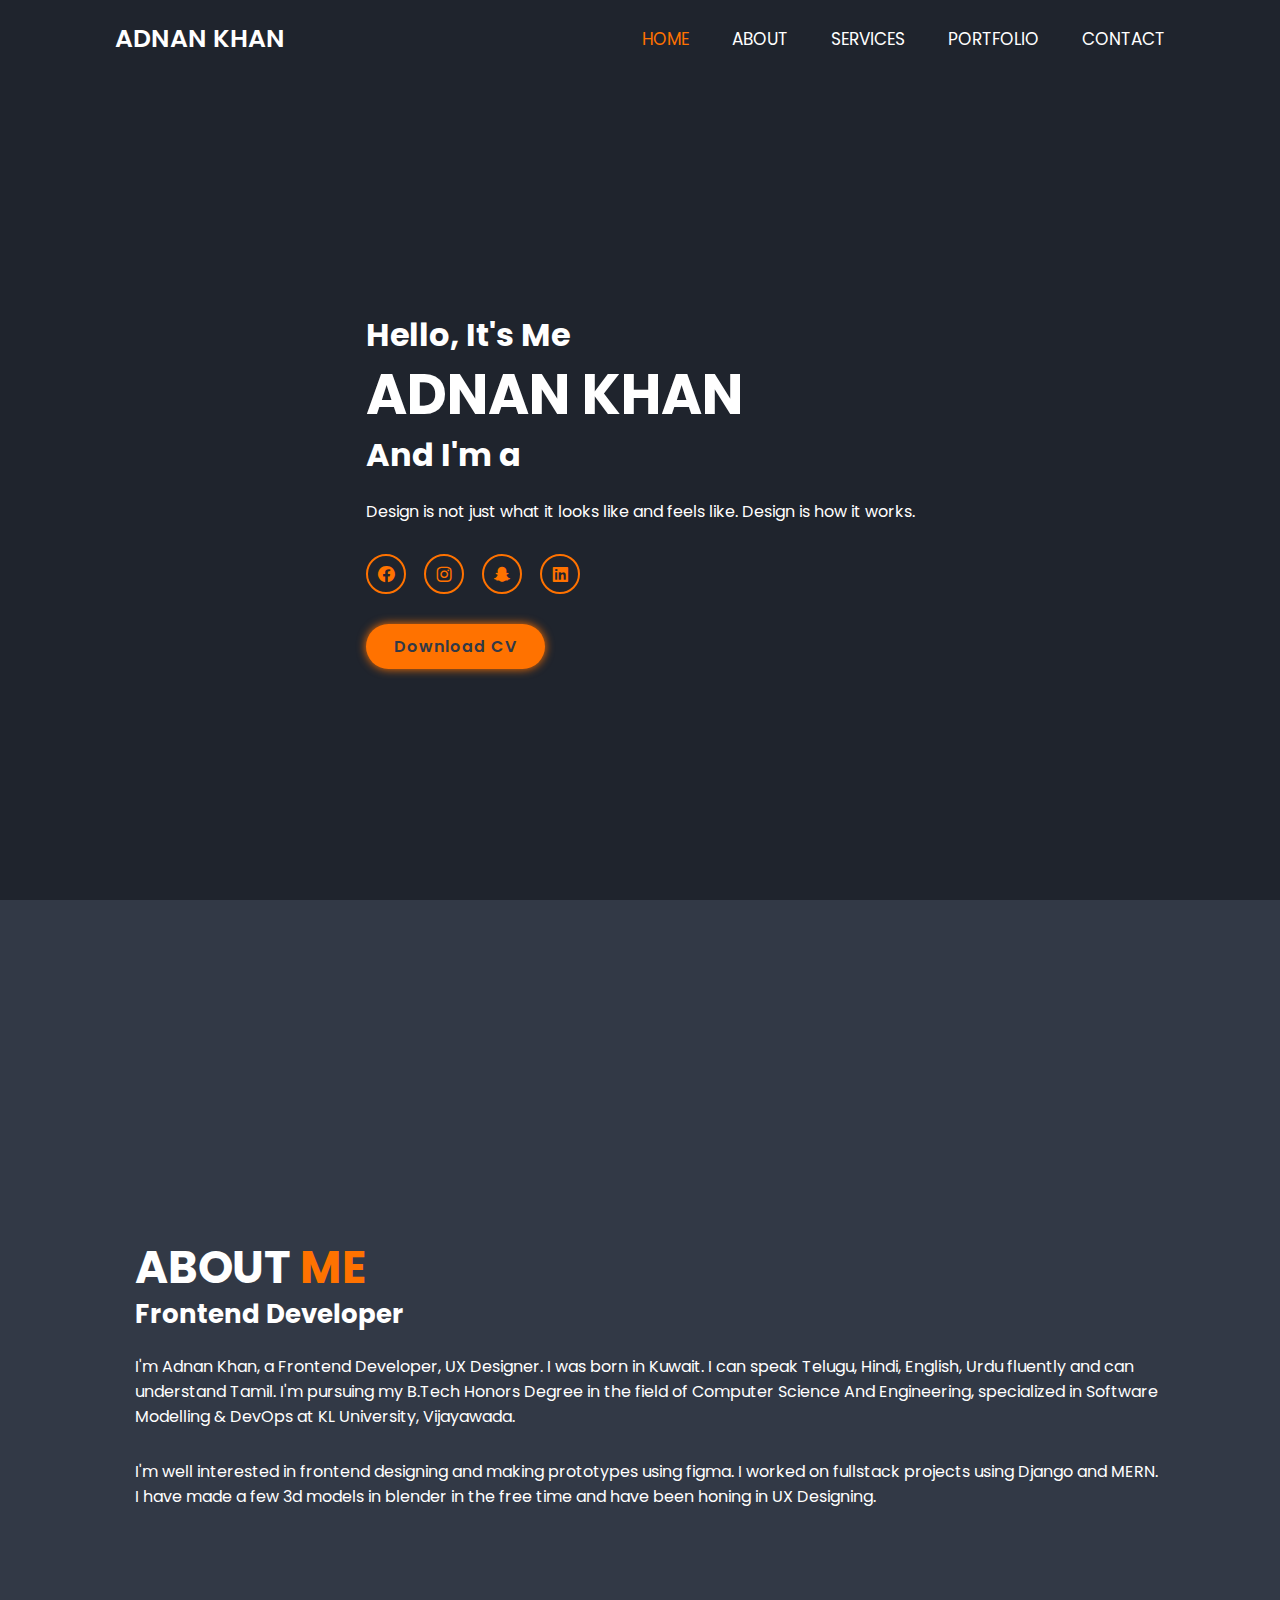
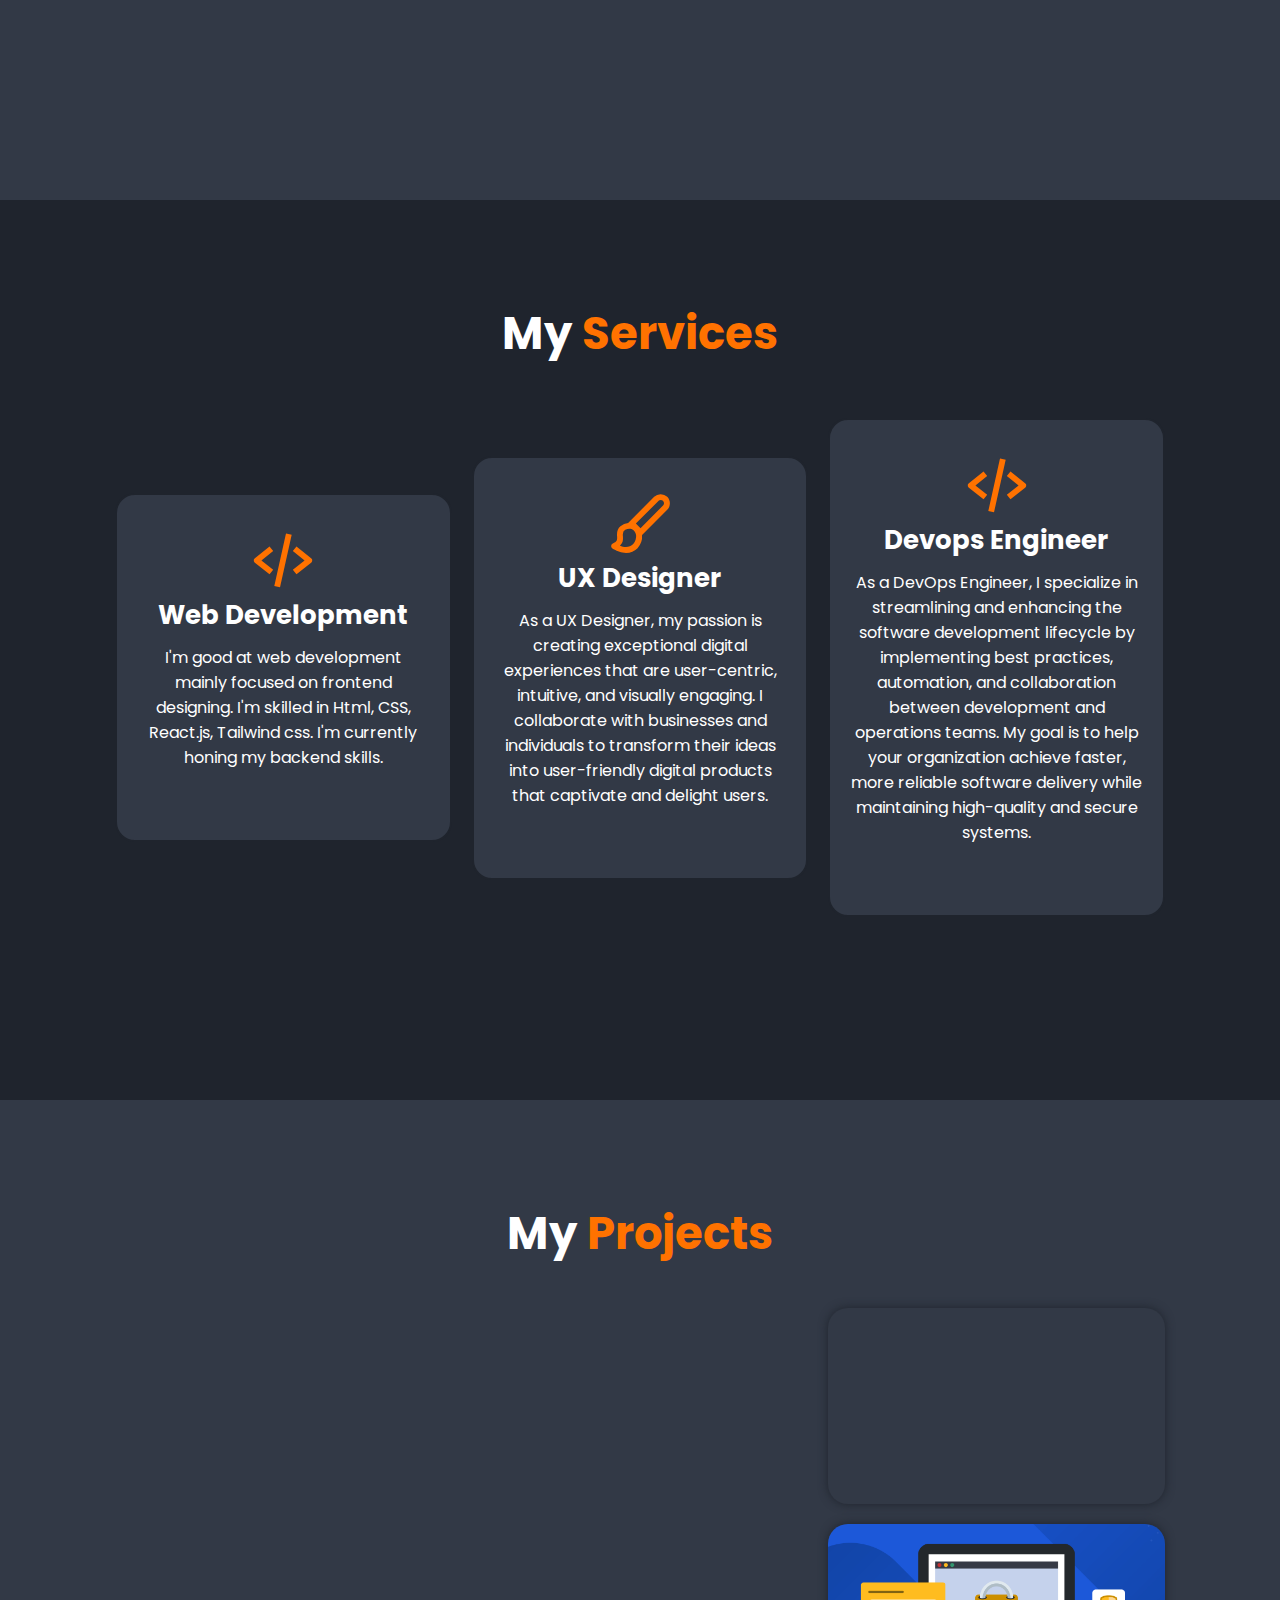
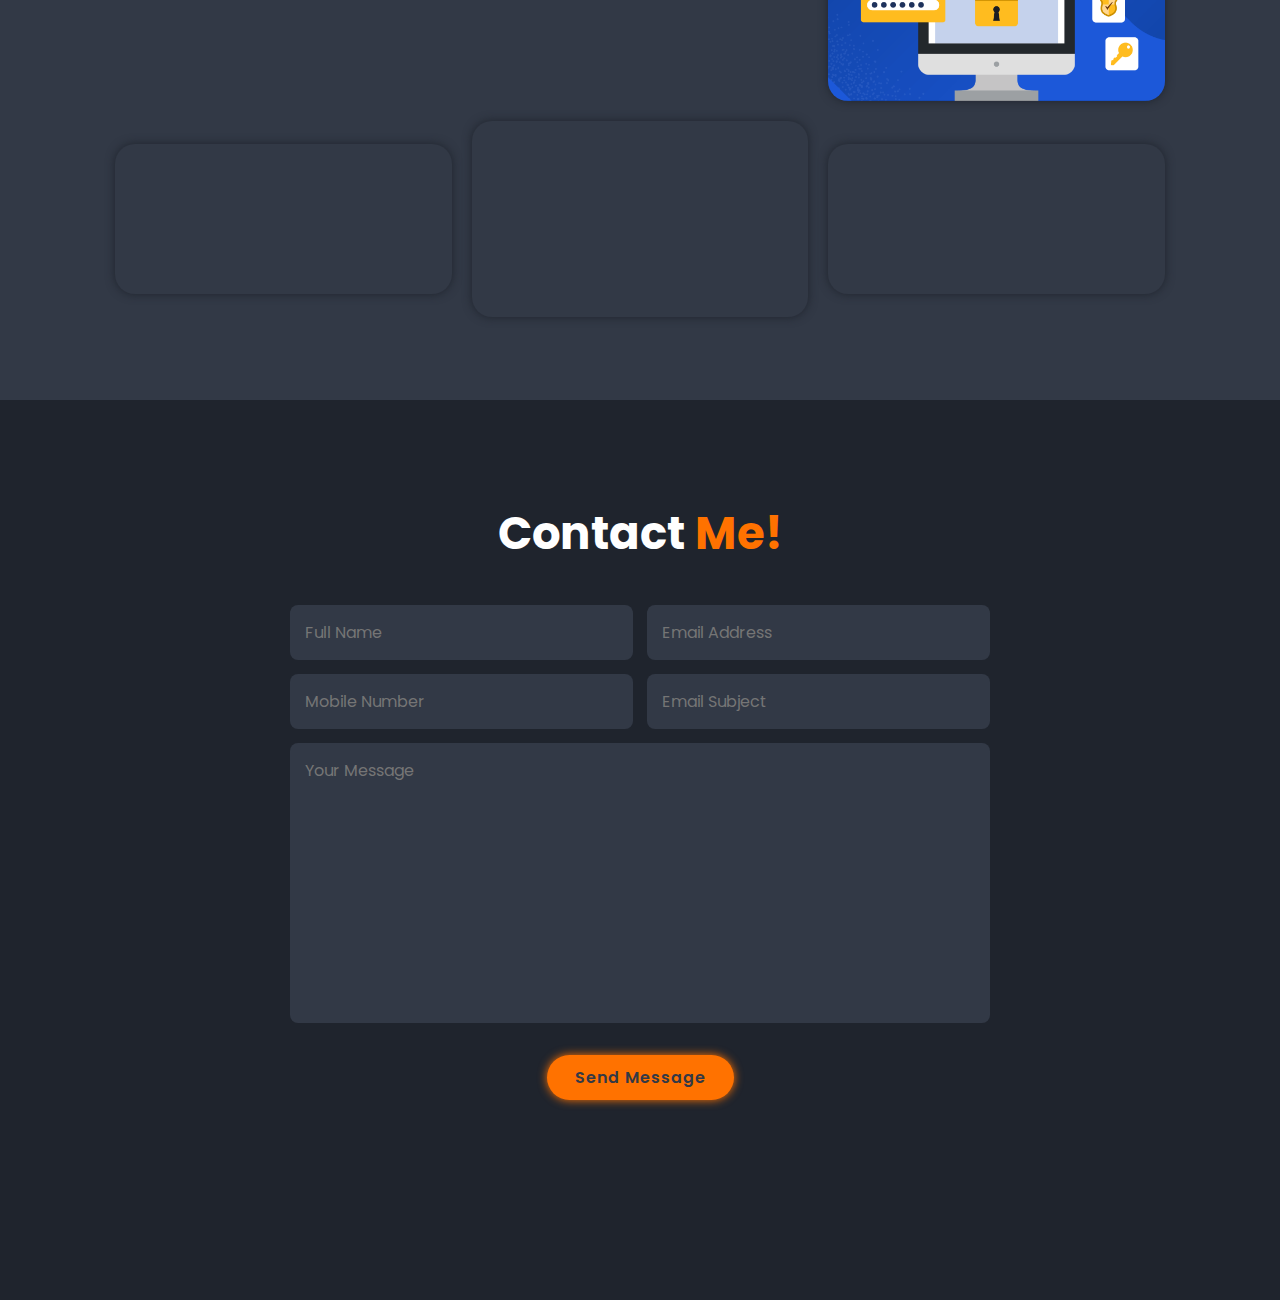
==== index.html @ 9cb118f6 "added a video" ====
<!DOCTYPE html>
<html lang="en">
<head>
    <meta charset="UTF-8">
    <meta name="viewport" content="width=device-width, initial-scale=1.0">
    <title>PORTFOLIO</title>
    <link rel="stylesheet" href="https://fonts.googleapis.com/css?family=Poppins&display=swap">
    <link rel="stylesheet" href="https://cdnjs.cloudflare.com/ajax/libs/font-awesome/6.4.2/css/all.min.css" integrity="sha512-z3gLpd7yknf1YoNbCzqRKc4qyor8gaKU1qmn+CShxbuBusANI9QpRohGBreCFkKxLhei6S9CQXFEbbKuqLg0DA==" crossorigin="anonymous" referrerpolicy="no-referrer" />
    <link rel="stylesheet" href="./css/style.css">
    <link href='https://unpkg.com/boxicons@2.1.4/css/boxicons.min.css' rel='stylesheet'>
</head>
<body>
    <!-- header design -->
    <header class="header">
        <a href="#" class="logo">ADNAN KHAN</a>
        <i id="menu-icon" class='bx bx-menu' id="menu-icon"></i>
        <nav class="navbar">
            <a href="#home" class="active">HOME</a>
            <a href="#about">ABOUT</a>
            <a href="#services">SERVICES</a>
            <a href="#portfolio">PORTFOLIO</a>
            <a href="#contact">CONTACT</a>
        </nav>
    </header>

    <!-- home section design -->
    <section class="home" id="home">
        <div class="home-content">
            <h3>Hello, It's Me</h3>
            <h1>ADNAN KHAN</h1>
            <h3>And I'm a <span class="multiple-text"></span></h3>
            <p>Design is not just what it looks like and feels like. Design is how it works. </p>
            <div class="social-media">
                <a href="https://www.facebook.com/profile.php?id=100080657139855&mibextid=2JQ9oc"><i class='bx bxl-facebook-circle' ></i></a>
                <a href="https://www.instagram.com/_.adnan.x.khan._/"><i class='bx bxl-instagram' ></i></a>
                <a href="https://t.snapchat.com/ZfgDSjfC"><i class='bx bxl-snapchat' ></i></a>
                <a href="https://www.linkedin.com/in/adnan-khan-547713246/"><i class='bx bxl-linkedin-square' ></i></a>
            </div>
            <a href="./CV.pdf" download="CV.pdf" class="btn">Download CV</a>
        </div>

        <div class="home-img">
            <img src="./images/image4.png" alt="">
        </div>
    </section>

        <!-- about section design -->
    <section class="about" id="about">
        <div class="about-img">
            <img src="./images/image2.jpg" alt="">
        </div>
        <div class="about-content">
            <h2 class="heading">ABOUT <span>ME</span></h2>
            <h3>Frontend Developer</h3>
            <p>I'm Adnan Khan, a Frontend Developer, UX Designer. I was born in Kuwait. I can speak Telugu, Hindi, English, Urdu fluently and can understand Tamil. I'm pursuing my B.Tech Honors Degree in the field of Computer Science And Engineering, specialized in Software Modelling & DevOps at KL University, Vijayawada.</p>
            <p>I'm well interested in frontend designing and making prototypes using figma. I worked on fullstack projects using Django and MERN. I have made a few 3d models in blender in the free time and have been honing in UX Designing.</p>
        </div>
    </section>


    <!-- services section design -->
    <section class="services" id="services">
        <h2 class="heading">My <span>Services</span></h2>
        <div class="services-container">
            <div class="services-box">
                <i class='bx bx-code-alt' ></i>
                <h3>Web Development</h3>
                <p>I'm good at web development mainly focused on frontend designing. I'm skilled in Html, CSS, React.js, Tailwind css. I'm currently honing my backend skills. </p>
            </div>

            <div class="services-box">
                <i class='bx bx-paint' ></i>
                <h3>UX Designer</h3>
                <p>As a UX Designer, my passion is creating exceptional digital experiences that are user-centric, intuitive, and visually engaging. I collaborate with businesses and individuals to transform their ideas into user-friendly digital products that captivate and delight users.</p>
            </div>

            <div class="services-box">
                <i class='bx bx-code-alt' ></i>
                <h3>Devops Engineer</h3>
                <p>As a DevOps Engineer, I specialize in streamlining and enhancing the software development lifecycle by implementing best practices, automation, and collaboration between development and operations teams. My goal is to help your organization achieve faster, more reliable software delivery while maintaining high-quality and secure systems.</p>
            </div>


        </div>
    </section>

    <!-- portfolio section design -->
    <section class="portfolio" id="portfolio">
        <h2 class="heading">My <span>Projects</span></h2>
        <div class="portfolio-container">
            <div class="portfolio-box">
                <img src="./images/project1.png" alt="">
                <div class="portfolio-layer">
                    <h4>Blogging Website</h4>
                    <p>Experience seamless blogging with our Spring-powered website, where creativity and content come together effortlessly.</p>
                    <a href="https://github.com/AdnanKhan29/BLOGLY.git"><i class='bx bx-link-external'></i></a>
                </div>
            </div>

            <div class="portfolio-box">
                <img src="./images/project2.png" alt="">
                <div class="portfolio-layer">
                    <h4>Blender Model</h4>
                    <p>Blender model of Donut</p>
                    <a href="https://github.com/AdnanKhan29/Blender-Donut.git"><i class='bx bx-link-external'></i></a>
                </div>
            </div>

            <div class="portfolio-box">
                <video muted autoplay>
                    <source src="./images/game.mp4" type="video/mp4">
                    Your browser does not support the video tag.
                </video>
                <div class="portfolio-layer">
                    <h4>Django Project </h4>
                    <p>Experience the old classic games in your PC</p>
                    <a href="https://github.com/AdnanKhan29/Gameio.git"><i class='bx bx-link-external'></i></a>
                </div>
            </div>

            <div class="portfolio-box">
                <img src="./images/project3.png" alt="">
                <div class="portfolio-layer">
                    <h4>Blender Model </h4>
                    <p>Blender animation of car doing burnout</p>
                    <a href="https://github.com/AdnanKhan29/Car-Burnout.git"><i class='bx bx-link-external'></i></a>
                </div>
            </div>

            <div class="portfolio-box">
                <img src="./images/project5.jpeg" alt="">
                <div class="portfolio-layer">
                    <h4>React Project </h4>
                    <p>A wikipedia website for One Piece fans</p>
                    <a href="https://github.com/AdnanKhan29/OnePiece-Wikipedia.git"><i class='bx bx-link-external'></i></a>
                </div>
            </div>

            <div class="portfolio-box">
                <img src="./images/project6.png" alt="">
                <div class="portfolio-layer">
                    <h4>Django Project </h4>
                    <p>A Django project for login authentication and authorisation</p>
                    <a href="https://github.com/AdnanKhan29/login-authentication_using_django.git"><i class='bx bx-link-external'></i></a>
                </div>
            </div>

            <div class="portfolio-box">
                <video muted autoplay>
                    <source src="./images/pokedex.mp4" type="video/mp4">
                    Your browser does not support the video tag.
                </video>
                <div class="portfolio-layer">
                    <h4>MERN Project </h4>
                    <p>A pokedex website to get pokemon info </p>
                    <a href="https://github.com/AdnanKhan29/Pokemon_App.git"><i class='bx bx-link-external'></i></a>
                </div>
            </div>

            <div class="portfolio-box">
                <video muted autoplay>
                    <source src="./images/todolist.mp4" type="video/mp4">
                    Your browser does not support the video tag.
                </video>
                <div class="portfolio-layer">
                    <h4>Django Project </h4>
                    <p>A simple todo list website to manage tasks </p>
                    <a href="https://github.com/AdnanKhan29/Django_TodoList.git"><i class='bx bx-link-external'></i></a>
                </div>
            </div>

            <div class="portfolio-box">
                <video muted autoplay>
                    <source src="./images/netflix-clone.mp4" type="video/mp4">
                    Your browser does not support the video tag.
                </video>
                <div class="portfolio-layer">
                    <h4>Netflix Clone</h4>
                    <p>A Netflix Clone using Html Css</p>
                    <a href="https://github.com/AdnanKhan29/Netflix-clone.git"><i class='bx bx-link-external'></i></a>
                </div>
            </div>
            

        </div>
    </section>

    <!-- contact section design -->
    <section class="contact" id="contact">
        <h2 class="heading">Contact <span>Me!</span></h2>

        <form onsubmit="sendEmail(); reset(); return false;" method="POST" />
            <div class="input-box">
                <input type="text" name="name" placeholder="Full Name">
                <input type="email" name="email" placeholder="Email Address">
            </div>

            <div class="input-box">
                <input type="number" name="number" placeholder="Mobile Number">
                <input type="text" name="subject" placeholder="Email Subject">
            </div>
            <textarea id="" cols="30" rows="10" name="message" placeholder="Your Message"></textarea>
            <input type="submit" value="Send Message" class="btn" id="">
        </form>
    </section>

        <script src="https://smtpjs.com/v3/smtp.js"></script>
        <!-- scroll reveal design -->
        <script src="https://unpkg.com/scrollreveal"></script>
        <!-- typed js  design -->
        <script src="https://unpkg.com/typed.js@2.0.16/dist/typed.umd.js"></script>
    <script src="js/script.js"></script>
</body>
</html>
---- css/style.css ----
@import url('https://fonts.googleapis.com/css2?family=Poppins:wght@300;400;500;600;700;800;900&display=swap');

*{
    margin: 0;
    padding: 0;
    box-sizing: border-box;
    border: none;
    outline: none;
    scroll-behavior: smooth;
    font-family: 'Poppins', sans-serif;
}

:root{
    --bg-color: #1f242d;
    --second-bg-color: #323946;
    --text-color: #fff;
    --main-color: #f13806;
    --main-color1: #ff7200;
    --main-color2: #41FEFF;
}

html{
    font-size: 62.5%;
    overflow-x:hidden ;
}

body{
    background: var(--bg-color);
    color:var(--text-color);
}

section{
    min-height: 100vh;
    padding: 10rem 9% 2rem ;
}

.header{
    position: fixed;
    top: 0;
    left: 0;
    width: 100%;
    padding: 2rem 9%;
    background: var(--bg-color);
    justify-content: space-between;
    align-items: center;
    z-index: 100;
    display: flex;

}

.header.sticky{
    border-bottom: .1rem solid rgba(0,0,0,.2) ;
}

.logo{
    font-size: 2.5rem;
    color: var(--text-color);
    text-decoration: none;
    font-weight: 600;
    cursor: default;
}

.navbar a{
    font-size: 1.7rem;
    color: var(--text-color);
    margin-left: 4rem;
    text-decoration: none;
    transition: .3s;
}

.navbar a:hover{
    color: var(--main-color1);
}

.navbar a:hover,
.navbar a.active{
    color: var(--main-color1);
}

#menu-icon{
    font-size: 3.6rem;
    color: var(--text-color);
    display: none;
}

.home{
    display: flex;
    justify-content: center;
    align-items: center;
}

.home-img img{
    width: 30vw ;
    animation: floatImage 4s ease-in-out infinite;
}
@keyframes floatImage {
    0%{
        transform: translateY(0);
    }
    50%{
        transform: translateY(-2.4rem);
    }
    100%{
        transform: translateY(0);
    }
}

.home-content h3{
    font-size: 3.2rem;
    font-weight: 700;
}

.home-content h3:nth-of-type(2){
    margin-bottom: 2rem;
}
span{
    color: var(--main-color1);

}

.home-content h1{
    font-size: 5.6rem;
    font-weight: 700;
    line-height: 1.3;
}

.home-content p{
    font-size: 1.6rem;
}

.social-media a{
    display: inline-flex;
    justify-content: center;
    align-items: center;
    width: 4rem;
    height: 4rem;
    background: transparent;
    border: .2rem solid var(--main-color1) ;
    border-radius: 50%;
    font-size: 2rem;
    color: var(--main-color1);
    margin: 3rem 1.5rem 3rem 0;
    text-decoration: none;
    transition: .5s ease;
}

.social-media a:hover{
    background: var(--main-color1);
    color: var(--second-bg-color);
    box-shadow: 0 0 1rem var(--main-color1);
}

.btn{
    display: inline-block;
    padding: 1rem 2.8rem;
    background: var(--main-color1);
    border-radius: 4rem;
    box-shadow:0 0 1rem var(--main-color1)  ;
    text-decoration: none;
    font-size: 1.6rem;
    color: var(--second-bg-color);
    letter-spacing: .1rem;
    font-weight: 600;
    transition: .5s ease;
}

.btn:hover{
    box-shadow: none;
}



.about{
    display: flex;
    justify-content: center;
    align-items: center;
    gap: 2rem;
    background: var(--second-bg-color);
}

.about-img img{
    width: 35vw;
}

.heading{
    text-align: center;
    font-size: 4.5rem;
}

.about-content h2{
    text-align: left;
    line-height: 1.2;
}

.about-content h3{
    font-size: 2.6rem;
}

.about-content p{
    font-size: 1.6rem;
    margin: 2rem 0 3rem;
}


.services h2{
    margin-bottom: 5rem;
}

.services-container{
    display: flex;
    justify-content: center;
    align-items: center;
    flex-wrap: wrap;
    gap: 2rem;
}

.services-container .services-box{
    flex: 1 1 30rem;
    background: var(--second-bg-color);
    padding: 3rem 2rem 4rem;
    border-radius: 2rem;
    text-align: center;
    border: .2rem solid var(--bg-color);
    transition: .5s ease;
}

.services-container .services-box:hover{
    border-color: var(--main-color1) ;
    transform: scale(1.02);
}
.services-box i{
    font-size: 7rem;
    color: var(--main-color1);
}

.services-box h3{
    font-size: 2.6rem;
}

.services-box p{
    font-size: 1.6rem;
    margin: 1rem 0 3rem;
}

.portfolio{
    background: var(--second-bg-color);
}

.portfolio h2{
    margin-bottom: 4rem;
}

.portfolio-container{
    display: grid;
    grid-template-columns: repeat(3, 1fr);
    align-items: center;
    gap: 2rem;
}

.portfolio-container .portfolio-box{
    position: relative;
    border-radius: 2rem;
    box-shadow: 0 0 1rem var(--bg-color);
    overflow: hidden;
    display: flex;
}

.portfolio-box img{
    width: 100%;
    transition: .5s ease;
}

.portfolio-box:hover img{
    transform: scale(1.1);
}

.portfolio-box video {
    width: 100%;
    transition: .5s ease;
}

.portfolio-box:hover video {
    transform: scale(1.1);
}


.portfolio-box .portfolio-layer{
    position: absolute;
    bottom: 0;
    left: 0;
    width: 100%;
    height: 100%;
    background: linear-gradient(rgba(0,0,0,.1), var(--main-color1));
    display: flex;
    justify-content: center;
    align-items: center;
    flex-direction: column;
    text-align: center;
    padding:0 4rem ;
    transform: translateY(100%);
    transition: .5s ease;
}

.portfolio-box:hover .portfolio-layer{
    transform: translateY(0);
    
}

.portfolio-layer h4{
    font-size: 3rem;
}

.portfolio-layer p{
    font-size: 1.6rem;
    margin: .3rem 0 1rem;
}

.portfolio-layer a{
    display: inline-flex;
    justify-content: center;
    align-items: center;
    width: 5rem;
    height: 5rem;
    background: var(--text-color);
    border-radius: 50%;
}

.portfolio-layer a i{
    font-size: 2rem;
    color: var(--second-bg-color);
}

.contact h2{
    margin-bottom: 3rem;
}

.contact form{
    max-width: 70rem;
    margin: 1rem auto;
    text-align: center;
    margin-bottom: 3rem;
}

.contact form .input-box{
    display: flex;
    justify-content: space-between;
    flex-wrap: wrap;

}

.contact form .input-box input,
.contact form textarea{
    width: 100%;
    padding: 1.5rem;
    font-size: 1.6rem;
    color: var(--text-color);
    background: var(--second-bg-color);
    border-radius: .8rem ;
    margin: .7rem 0;
}

.contact form .input-box input{
    width:49%;
}

.contact form textarea{
    resize: none;
}

.contact form .btn{
    margin-top: 2rem;
    cursor: pointer;
}


@media(max-width: 1200px){
    html{
        font-size: 55%;
    }
}

@media(max-width: 991px){
    .header{
        padding: 2rem 3%;
    }
    section{
        padding: 10rem 3% 2rem;
    }
    .services{
        padding-bottom: 7rem;
    }
    .portfolio{
        padding-bottom: 7rem;
    }
    .contact{
        min-height:auto ;
    }
}

@media(max-width: 768px){
    #menu-icon{
        display: block;
    }
    .navbar{
        position: absolute;
        top: 100%;
        left: 0;
        width: 100%;
        padding: 1rem 3%;
        background: var(--bg-color);
        border-top:.1rem solid rgba(0,0,0,.2) ;
        box-shadow: 0 .5rem 1rem rgba(0,0,0,.2);
        display: none;
    }
    .navbar.active{
        display: block;
    }
    .navbar a{
        display: block;
        font-size: 2rem;
        margin: 3rem 0;
    }
    .home{
        flex-direction: column;
    }
    .home-content h3{
        font-size: 2.6rem;
    }
    .home-content h1{
        font-size: 5rem;
    }
    .home-img img{
        width: 70vw;
        margin-top: 4rem;
    }
    .about{
        flex-direction: column-reverse;
    }
    .about-img{
        height: 100px;
        width: 200px;
        margin-top: 4rem;
    }
    .services h2{
        margin-bottom: 3rem;
    }
    .portfolio h2{
        margin-bottom: 3rem;
    }
    .portfolio-container{
        grid-template-columns: repeat(2,1fr);
    }
}


@media(max-width: 617px){
    .portfolio-container{
        grid-template-columns: 1fr ;
    }
}


@media(max-width: 450px){
    html{
        font-size: 50%;
    }
    .contact form .input-box input{
        width: 100%;
    }
}

@media(max-width: 365px){
    .home-img img{
        width: 90vw;
    }
    .about-img img{
        height: 150px;
        width: 300px;
    }
}
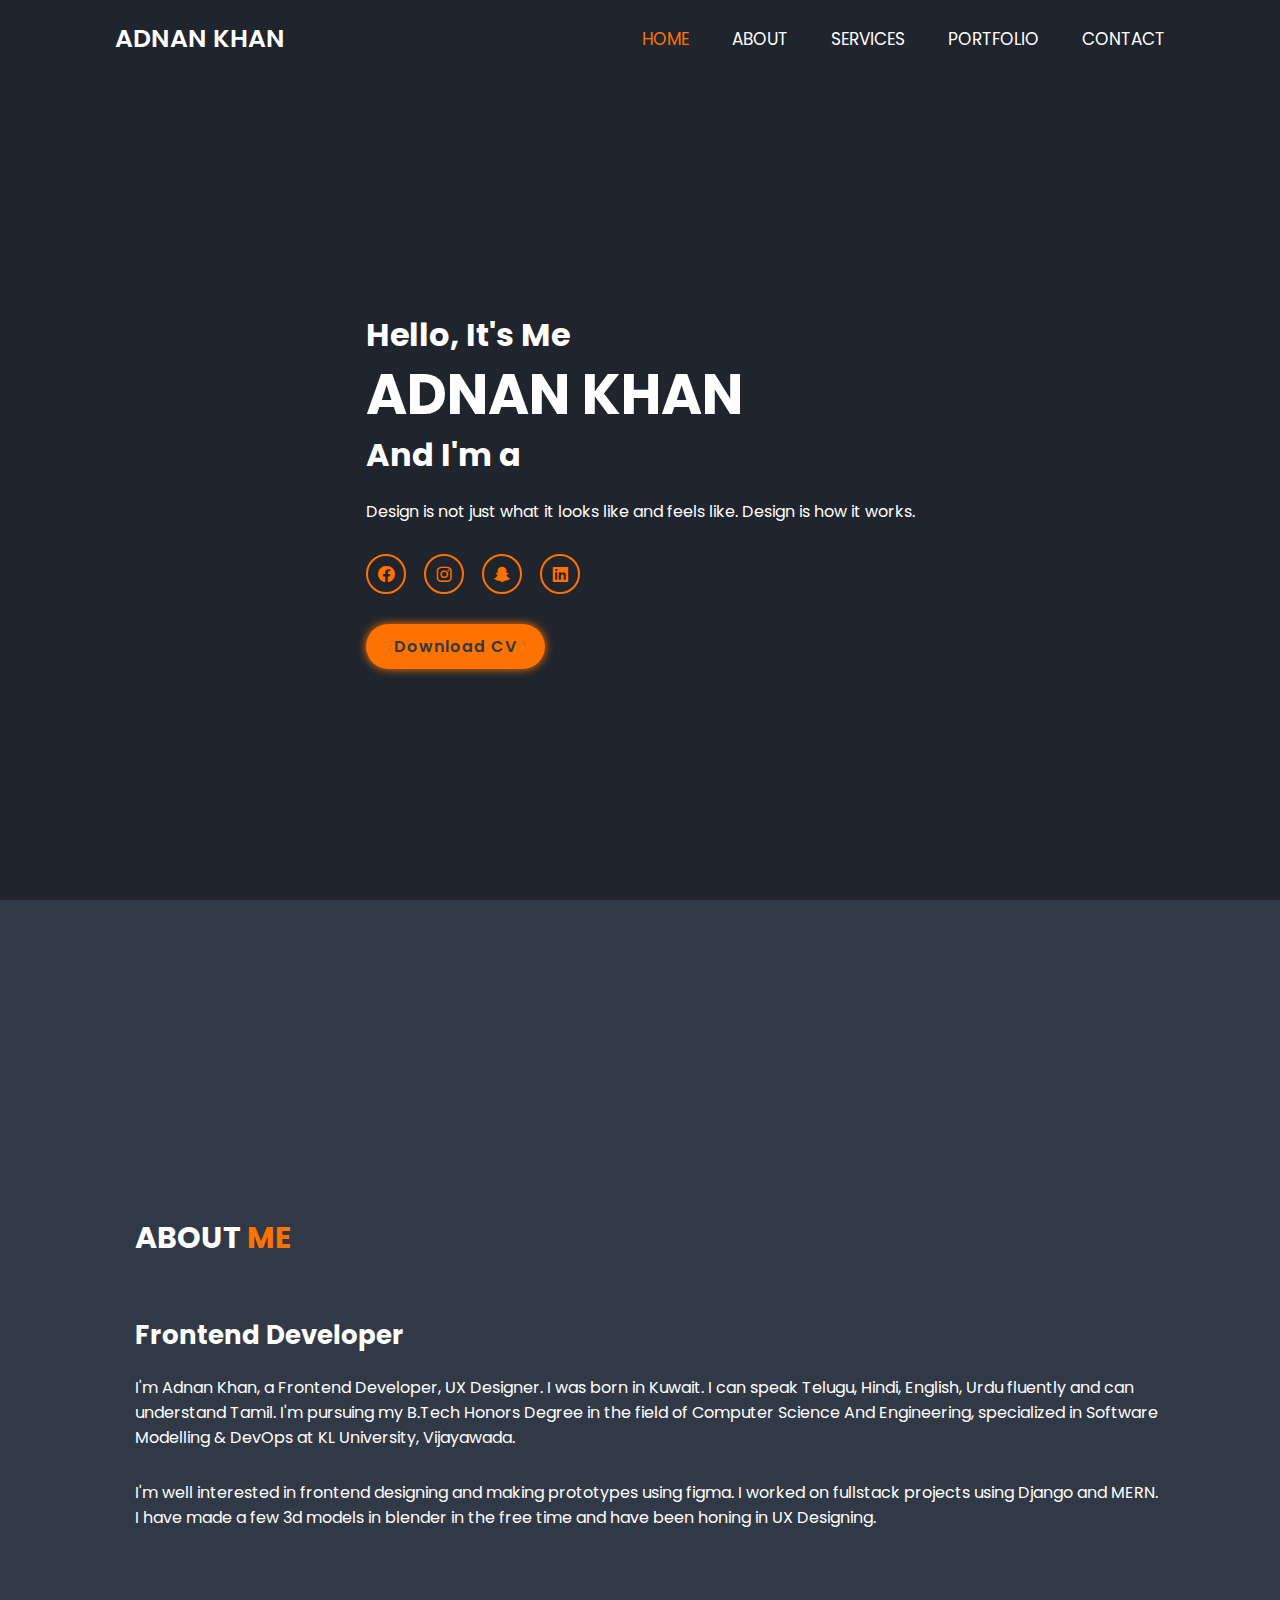
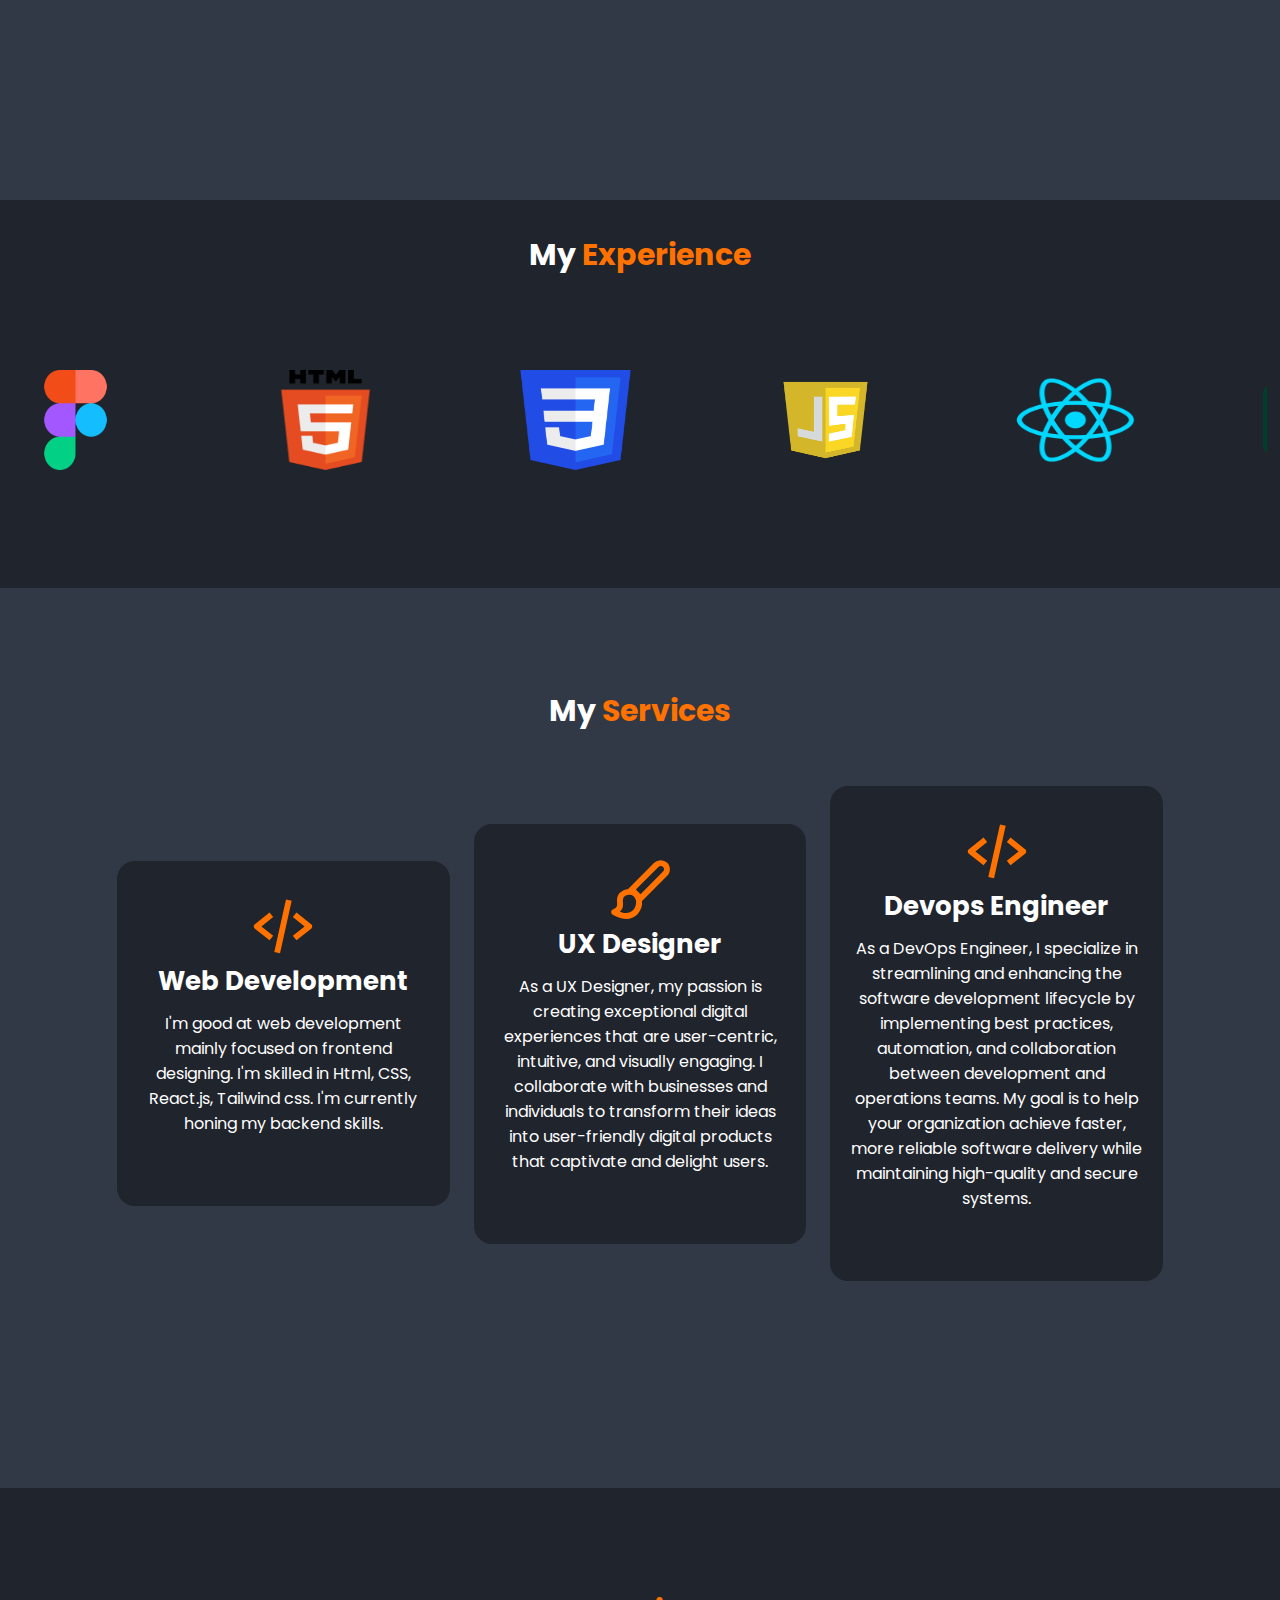
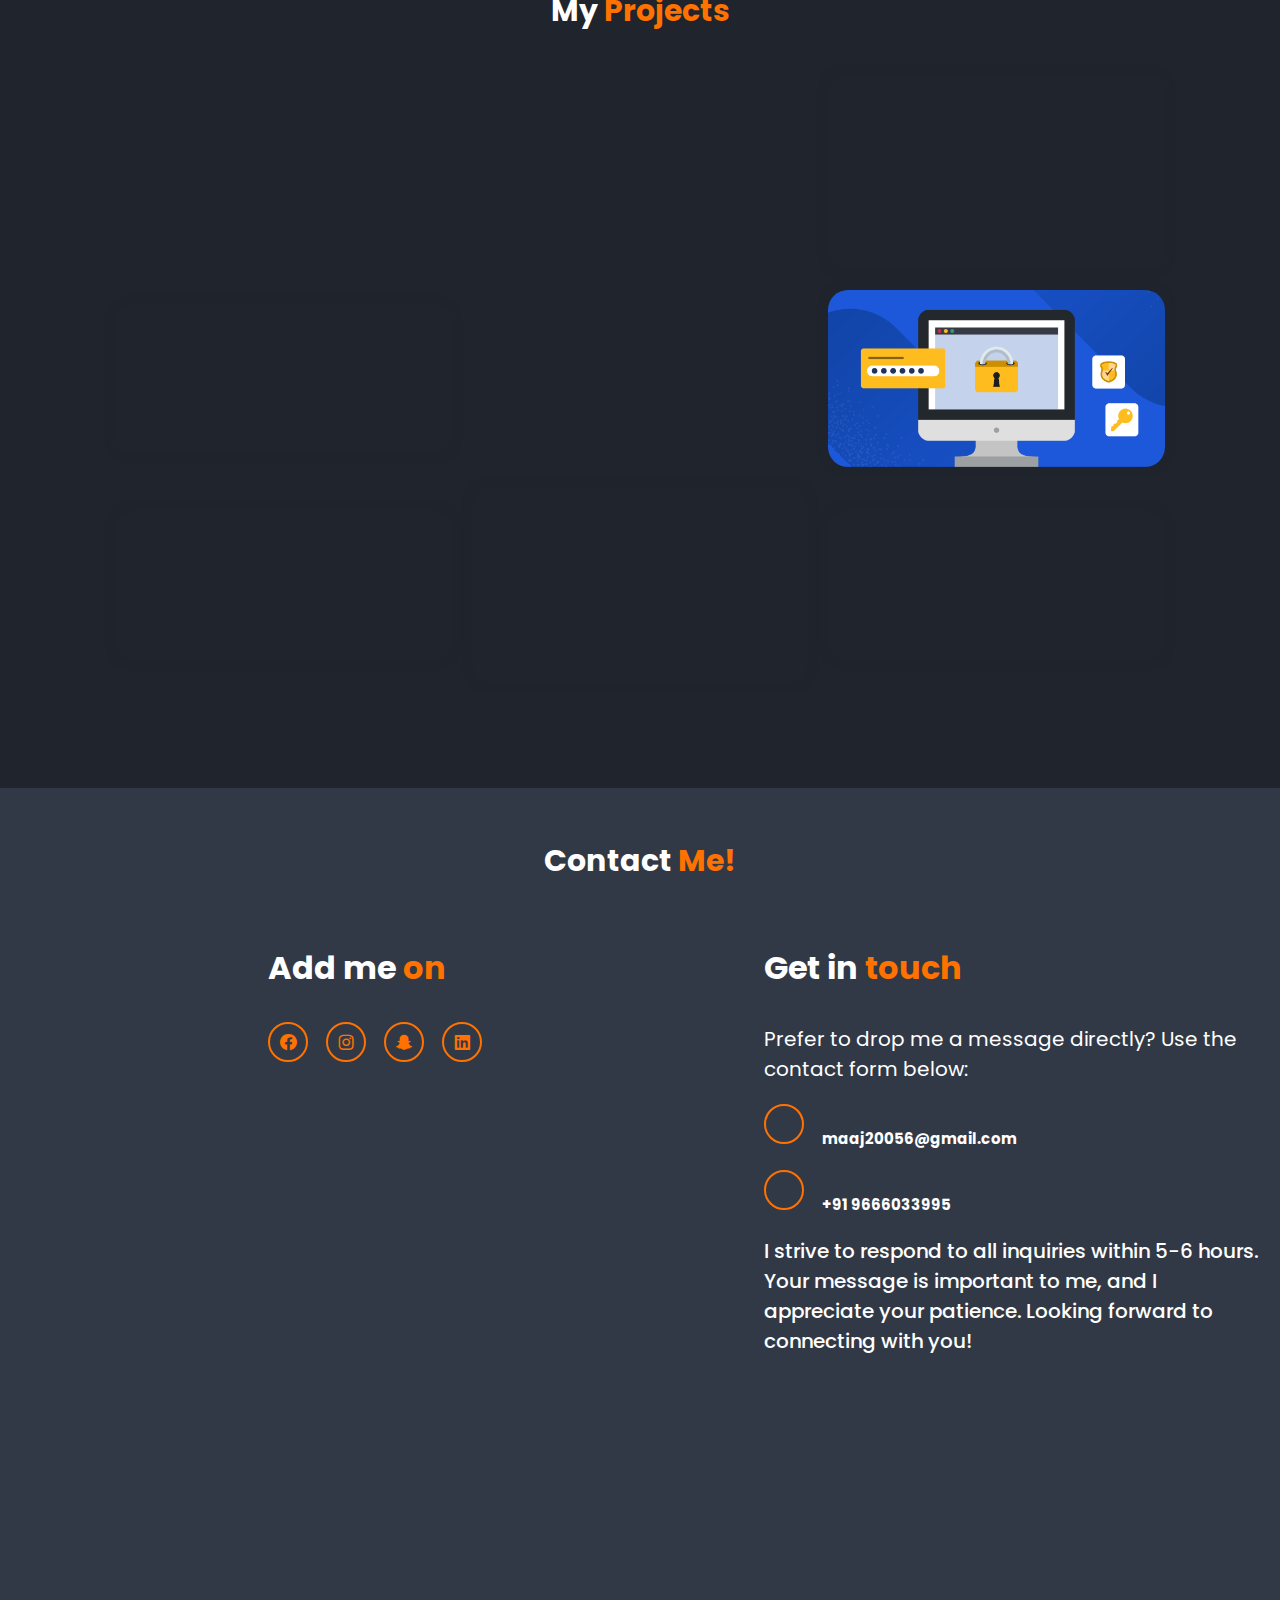
==== commit e91a0f5b: "added new section" ====
--- a/index.html
+++ b/index.html
@@ -57,7 +57,62 @@
         </div>
     </section>
 
-
+    <br>
+    <br>
+
+        <h2 class="heading">My <span>Experience</span></h2>
+        <br>
+        <br>
+        <div class="slider">
+            <div class="slide-track">
+                <div class="slide">
+                    <img src="images/exp1.png" height="100%" width="50%" alt="" />
+                </div>
+                <div class="slide">
+                    <img src="images/exp2.png" height="100%" width="50%" alt="" />
+                </div>
+                <div class="slide">
+                    <img src="images/exp3.png" height="100%" width="50%" alt="" />
+                </div>
+                <div class="slide">
+                    <img src="images/exp4.webp" height="100%" width="50%" alt="" />
+                </div>
+                <div class="slide">
+                    <img src="images/exp5.png" height="100%" width="50%" alt="" />
+                </div>
+                <div class="slide">
+                    <img src="images/exp6.png" height="100%" width="50%" alt="" />
+                </div>
+                <div class="slide">
+                    <img src="images/exp7.png" height="100%" width="50%" alt="" />
+                </div>
+                <div class="slide">
+                    <img src="images/exp8.svg" height="100%" width="50%" alt="" />
+                </div>
+                <div class="slide">
+                    <img src="images/exp4.webp" height="100%" width="50%" alt="" />
+                </div>
+                <div class="slide">
+                    <img src="images/exp5.png" height="100%" width="50%" alt="" />
+                </div>
+                <div class="slide">
+                    <img src="images/exp1.png" height="100%" width="50%" alt="" />
+                </div>
+                <div class="slide">
+                    <img src="images/exp2.png" height="100%" width="50%" alt="" />
+                </div>
+                <div class="slide">
+                    <img src="images/exp3.png" height="100%" width="50%" alt="" />
+                </div>
+                <div class="slide">
+                    <img src="images/exp4.webp" height="100%" width="50%" alt="" />
+                </div>
+            </div>
+        </div>
+
+        <br>
+        <br>
+        <br>
     <!-- services section design -->
     <section class="services" id="services">
         <h2 class="heading">My <span>Services</span></h2>
@@ -84,6 +139,10 @@
         </div>
     </section>
 
+
+
+
+
     <!-- portfolio section design -->
     <section class="portfolio" id="portfolio">
         <h2 class="heading">My <span>Projects</span></h2>
@@ -119,7 +178,10 @@
             </div>
 
             <div class="portfolio-box">
-                <img src="./images/project3.png" alt="">
+                <video muted autoplay>
+                    <source src="./images/car.mp4" type="video/mp4">
+                    Your browser does not support the video tag.
+                </video>
                 <div class="portfolio-layer">
                     <h4>Blender Model </h4>
                     <p>Blender animation of car doing burnout</p>
@@ -185,24 +247,38 @@
         </div>
     </section>
 
-    <!-- contact section design -->
+
     <section class="contact" id="contact">
         <h2 class="heading">Contact <span>Me!</span></h2>
-
-        <form onsubmit="sendEmail(); reset(); return false;" method="POST" />
-            <div class="input-box">
-                <input type="text" name="name" placeholder="Full Name">
-                <input type="email" name="email" placeholder="Email Address">
-            </div>
-
-            <div class="input-box">
-                <input type="number" name="number" placeholder="Mobile Number">
-                <input type="text" name="subject" placeholder="Email Subject">
-            </div>
-            <textarea id="" cols="30" rows="10" name="message" placeholder="Your Message"></textarea>
-            <input type="submit" value="Send Message" class="btn" id="">
-        </form>
-    </section>
+        <div class="contact-content-wrapper">
+            <div class="contact-content">
+                <h3>Add me <span>on</span></h3>
+                <div class="social-media">
+                    <!-- Social media links -->
+                    <div class="social-media">
+                        <a href="https://www.facebook.com/profile.php?id=100080657139855&mibextid=2JQ9oc"><i class='bx bxl-facebook-circle' ></i></a>
+                        <a href="https://www.instagram.com/_.adnan.x.khan._/"><i class='bx bxl-instagram' ></i></a>
+                        <a href="https://t.snapchat.com/ZfgDSjfC"><i class='bx bxl-snapchat' ></i></a>
+                        <a href="https://www.linkedin.com/in/adnan-khan-547713246/"><i class='bx bxl-linkedin-square' ></i></a>
+                    </div>
+                </div>
+            </div>
+            <div class="contact-content contact-content2">
+                <h3>Get in <span>touch</span></h3>
+                <br>
+                <br>
+                <p>Prefer to drop me a message directly? Use the contact form below:</p>
+                <h2 class="detail"><i class="fa-regular fa-envelope"></i> maaj20056@gmail.com</h2>
+                <h2 class="detail"><i class="fa-solid fa-phone"></i> +91 9666033995</h2>
+                <h1>I strive to respond to all inquiries within 5-6 hours. Your message is important to me, and I appreciate your patience.
+
+                    Looking forward to connecting with you!</h1>
+            </div>
+        </div>
+    </section>
+    
+    
+    
 
         <script src="https://smtpjs.com/v3/smtp.js"></script>
         <!-- scroll reveal design -->
--- a/css/style.css
+++ b/css/style.css
@@ -1,4 +1,13 @@
 @import url('https://fonts.googleapis.com/css2?family=Poppins:wght@300;400;500;600;700;800;900&display=swap');
+
+::-webkit-scrollbar {
+    width: 17px; /* You can adjust the width as needed */
+}
+
+::-webkit-scrollbar-thumb {
+    background-color: #ff7200; /* Set the desired background color */
+}
+
 
 *{
     margin: 0;
@@ -8,6 +17,7 @@
     outline: none;
     scroll-behavior: smooth;
     font-family: 'Poppins', sans-serif;
+    scrollbar-color:#ff7200 ;
 }
 
 :root{
@@ -185,6 +195,8 @@
 .heading{
     text-align: center;
     font-size: 4.5rem;
+    margin-bottom: 60px;
+
 }
 
 .about-content h2{
@@ -201,6 +213,51 @@
     margin: 2rem 0 3rem;
 }
 
+@keyframes scroll {
+    0% {
+        transform: translateX(0);
+   }
+    100% {
+        transform: translateX(calc(-250px * 8));
+   }
+}
+.slider {
+    height: 170px;
+    margin: auto;
+    overflow: hidden;
+    position: relative;
+    width: 98%;
+    padding-bottom: 50px;
+}
+.slider::before, .slider::after {
+    content: "";
+    height: 100px;
+    position: absolute;
+    width: 200px;
+    z-index: 2;
+}
+.slider::after {
+    right: 0;
+    top: 0;
+    transform: rotateZ(180deg);
+}
+.slider::before {
+    left: 0;
+    top: 0;
+}
+.slider .slide-track {
+    animation: scroll 40s linear infinite;
+    display: flex;
+    width: calc(250px * 14);
+}
+.slider .slide {
+    height: 100px;
+    width: 250px;
+}
+
+.services{
+    background: var(--second-bg-color);
+}
 
 .services h2{
     margin-bottom: 5rem;
@@ -216,11 +273,11 @@
 
 .services-container .services-box{
     flex: 1 1 30rem;
-    background: var(--second-bg-color);
+    background: var(--bg-color);
     padding: 3rem 2rem 4rem;
     border-radius: 2rem;
     text-align: center;
-    border: .2rem solid var(--bg-color);
+    border: .2rem solid var(--second-bg-color);
     transition: .5s ease;
 }
 
@@ -243,7 +300,7 @@
 }
 
 .portfolio{
-    background: var(--second-bg-color);
+    background: var(--bg-color);
 }
 
 .portfolio h2{
@@ -330,48 +387,92 @@
     color: var(--second-bg-color);
 }
 
-.contact h2{
-    margin-bottom: 3rem;
-}
-
-.contact form{
-    max-width: 70rem;
-    margin: 1rem auto;
+/* Section styling */
+.contact {
+    align-items: center;
+    padding: 50px 20px; /* Adjust padding and left margin as needed */
+    margin: 0 auto; /* Center the section */
+    max-width: 100%; /* Set a maximum width if needed */
+    background: var(--second-bg-color);
+}
+
+/* Heading styling */
+.heading {
+    font-size: 3rem;
+}
+
+
+/* Contact content wrapper styling */
+.contact-content-wrapper {
+    display: flex;
+    justify-content: center; /* Center the child elements horizontally */
+    align-items: top;
+    flex-wrap: wrap;
+    padding-left: 20%;
+    text-align: left; /* Align text to the left */
+    margin-top: 20px; /* Add margin for better spacing */
+}
+
+/* Contact content styling */
+.contact-content,
+.contact-content2 {
+    width: 50%;
+    margin-bottom: 20px; /* Add margin for better spacing */
+}
+
+/* Contact content heading styling */
+.contact-content h3{
+    font-size: 3.2rem;
+    font-weight: 700;
+}
+
+.contact-content p{
+    font-size: 2rem;
+    padding-bottom: 20px;
+}
+
+.contact-content h1{
+    font-weight: 500;
+    padding-bottom: 20px;
+}
+
+/* Contact detail styling */
+.detail {
+    margin-bottom: 2rem;
+}
+
+/* Contact detail icon styling */
+.detail i {
+    display: inline-flex;
+    justify-content: center;
     text-align: center;
-    margin-bottom: 3rem;
-}
-
-.contact form .input-box{
-    display: flex;
-    justify-content: space-between;
-    flex-wrap: wrap;
-
-}
-
-.contact form .input-box input,
-.contact form textarea{
-    width: 100%;
-    padding: 1.5rem;
-    font-size: 1.6rem;
-    color: var(--text-color);
-    background: var(--second-bg-color);
-    border-radius: .8rem ;
-    margin: .7rem 0;
-}
-
-.contact form .input-box input{
-    width:49%;
-}
-
-.contact form textarea{
-    resize: none;
-}
-
-.contact form .btn{
-    margin-top: 2rem;
-    cursor: pointer;
-}
-
+    align-items: center;
+    width: 4rem;
+    height: 4rem;
+    background: transparent;
+    border: .2rem solid var(--main-color1);
+    border-radius: 50%;
+    font-size: 2rem;
+    color: var(--main-color1);
+    margin: 0 1.5rem 0 0;
+    text-decoration: none;
+    transition: .5s ease;
+}
+
+/* Contact detail icon hover styling */
+.detail i:hover {
+    background: var(--main-color1);
+    color: var(--second-bg-color);
+    box-shadow: 0 0 1rem var(--main-color1);
+}
+
+/* Responsive styling for smaller screens */
+@media (max-width: 768px) {
+    .contact-content,
+    .contact-content2 {
+        width: 100%;
+    }
+}
 
 @media(max-width: 1200px){
     html{
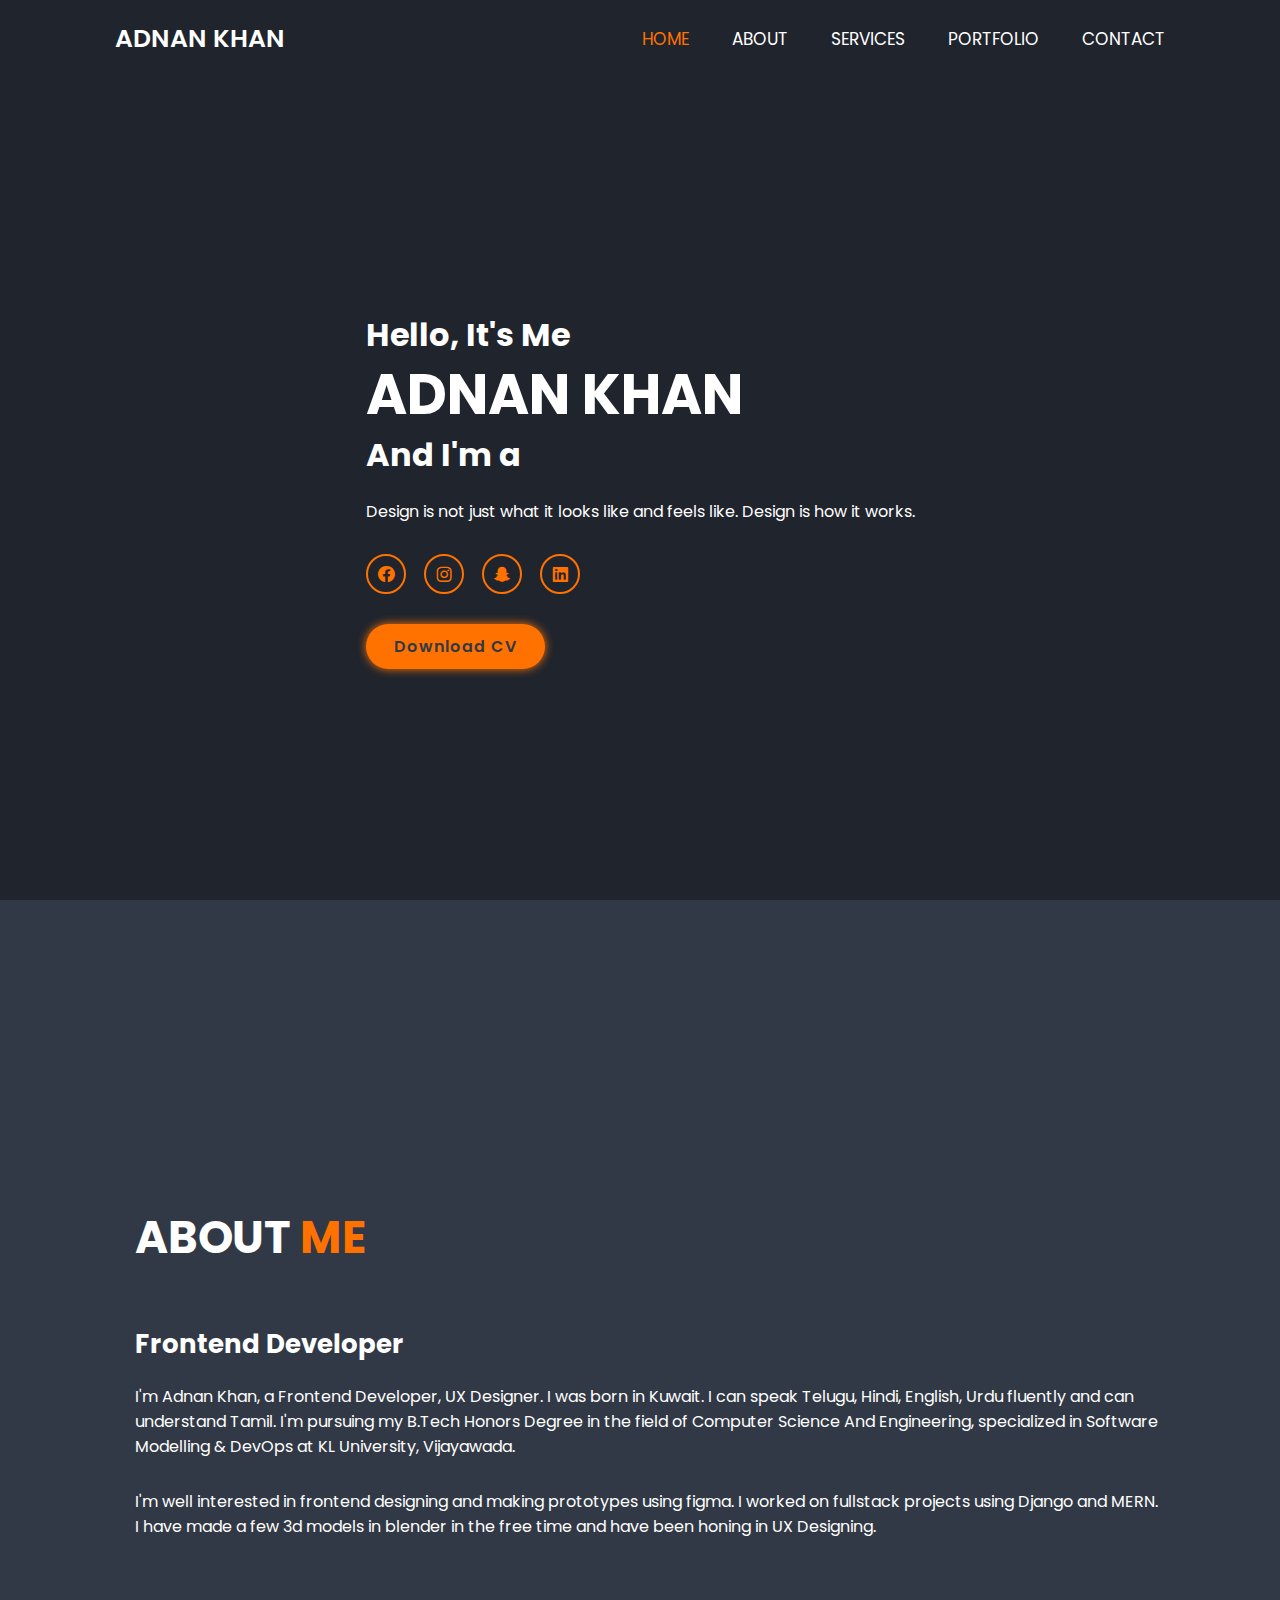
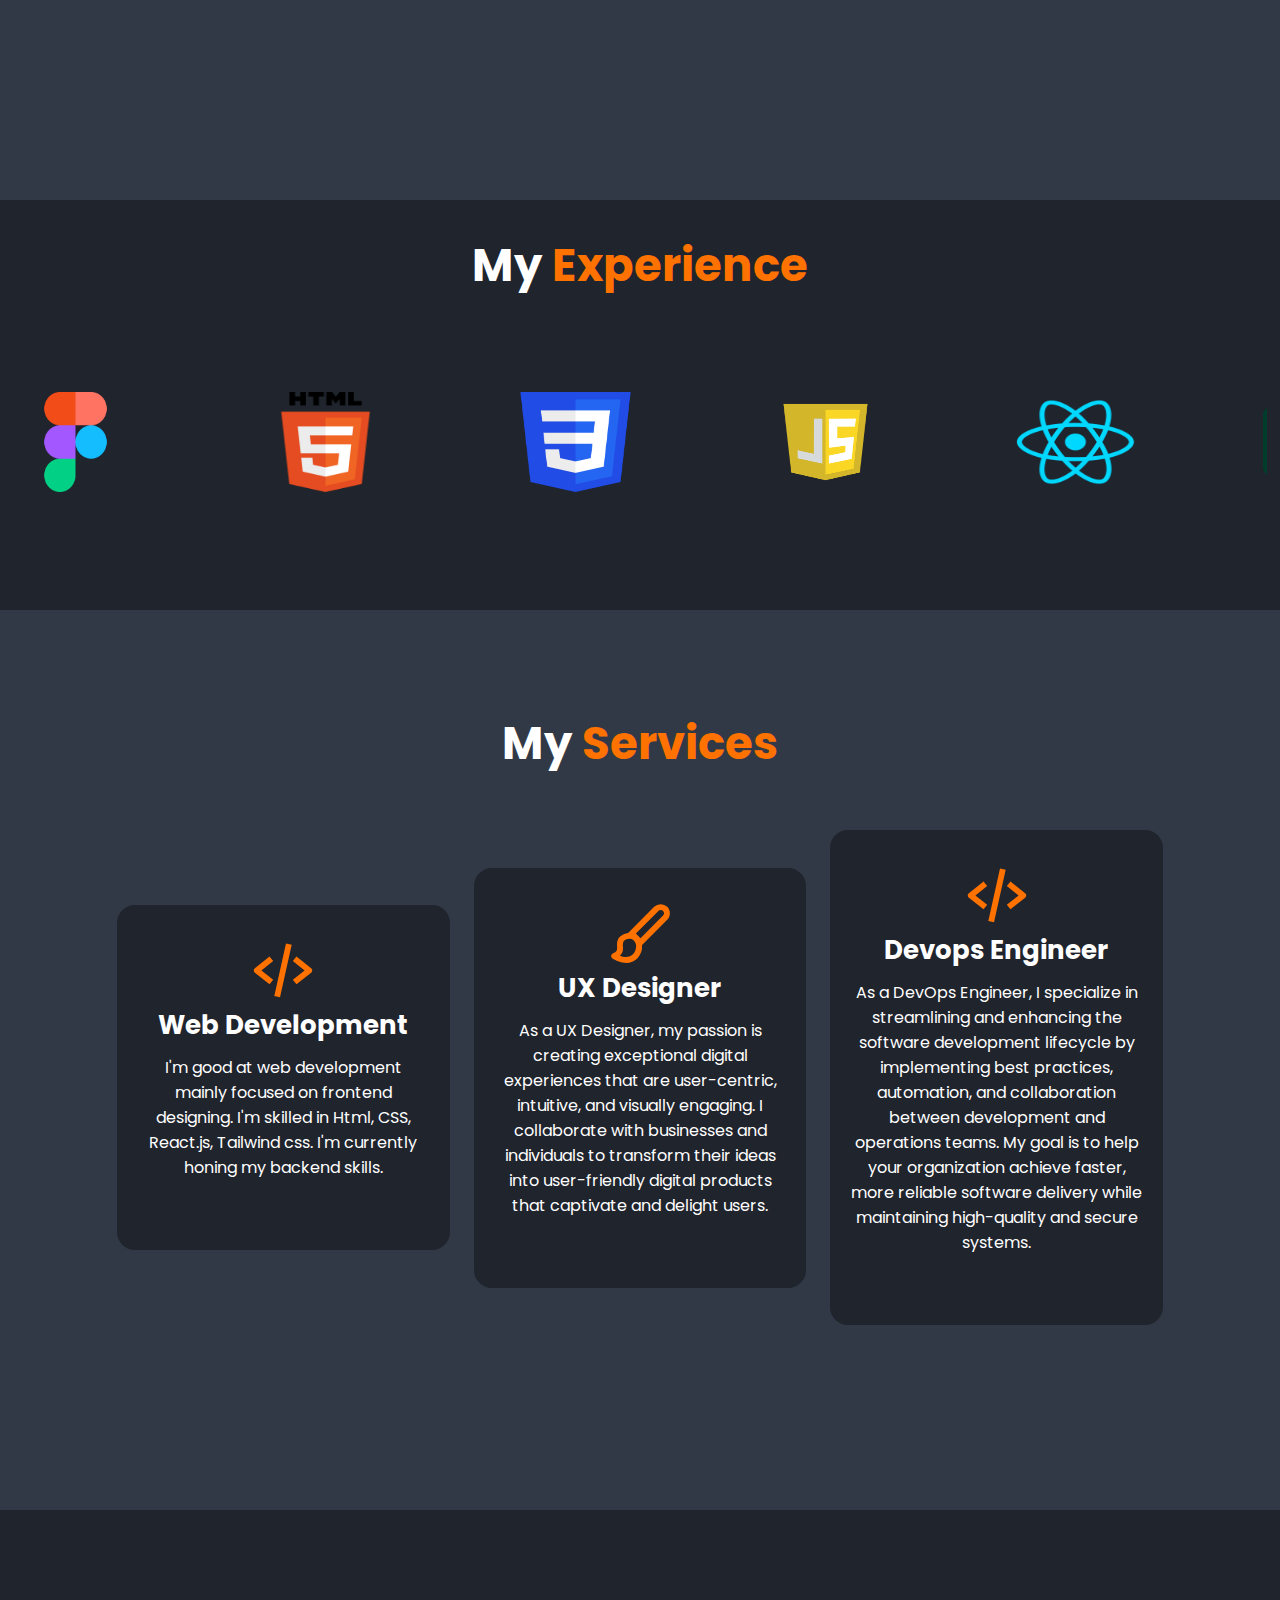
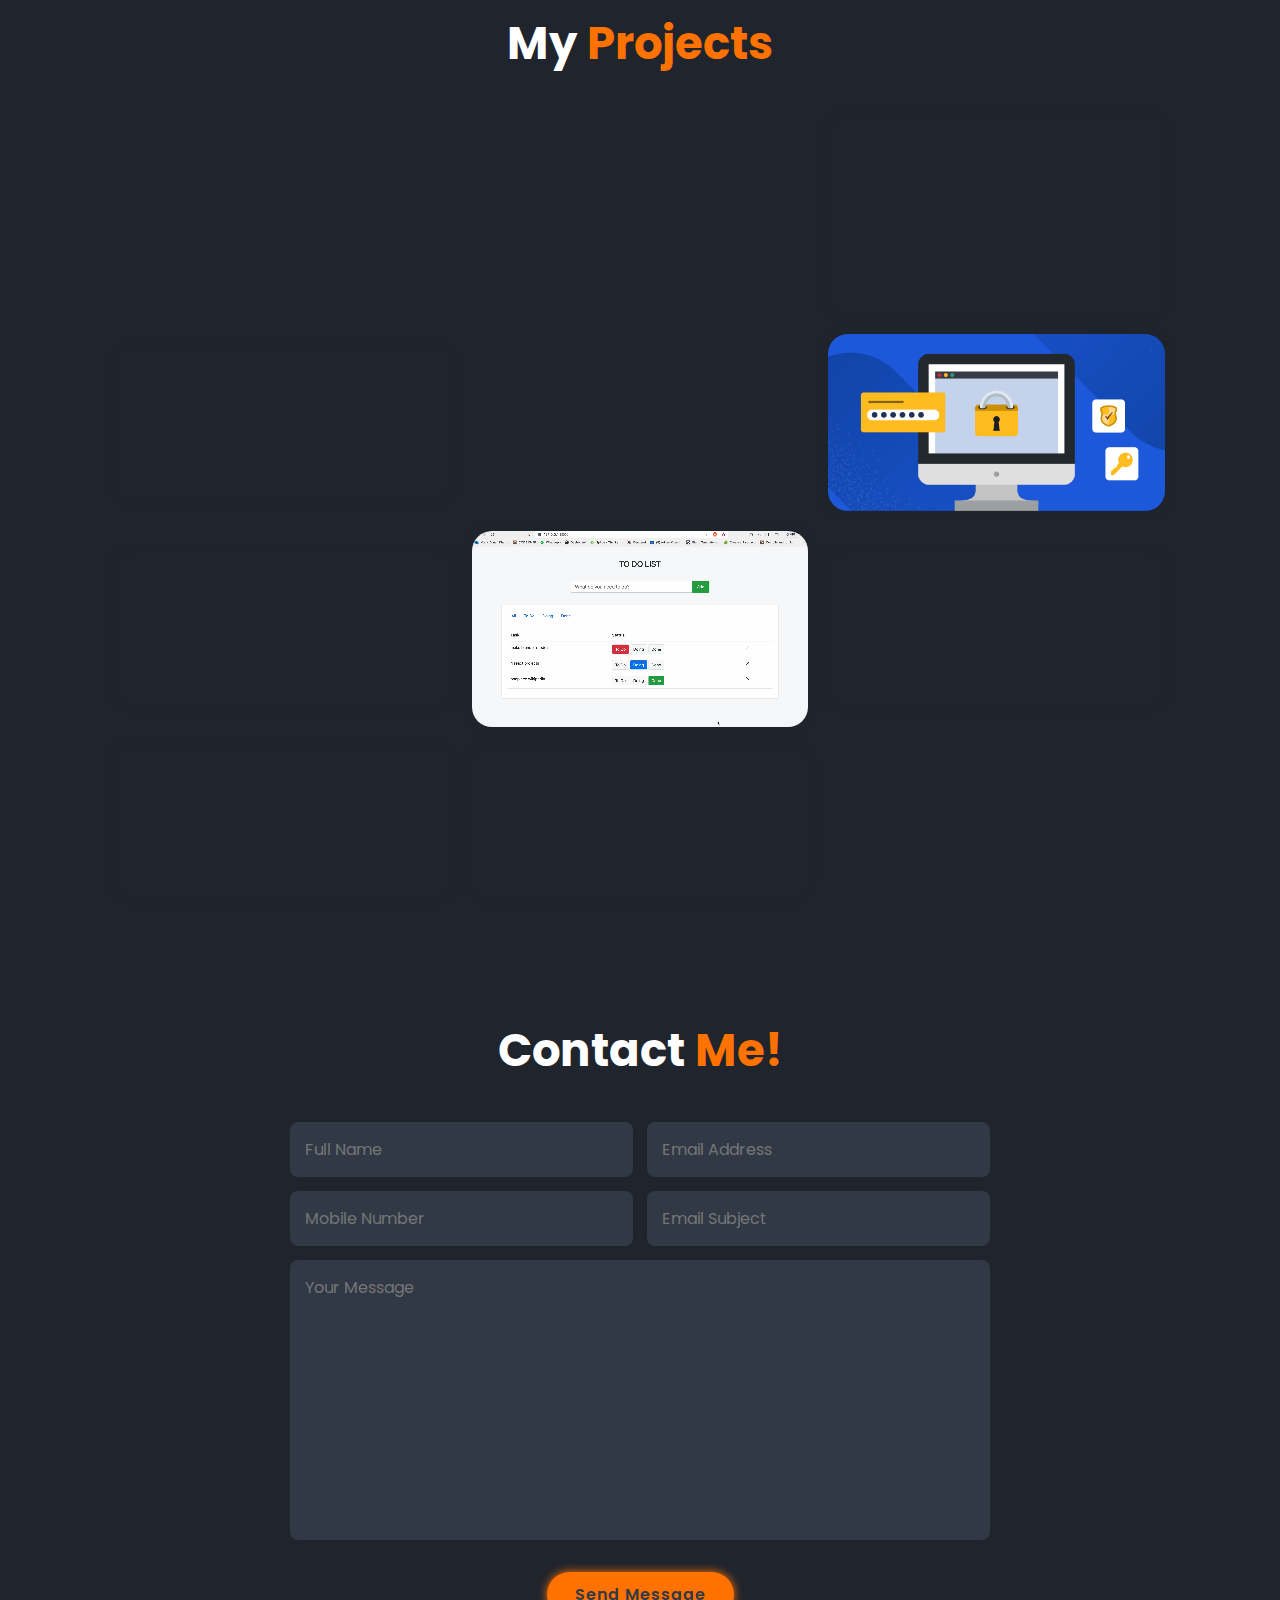
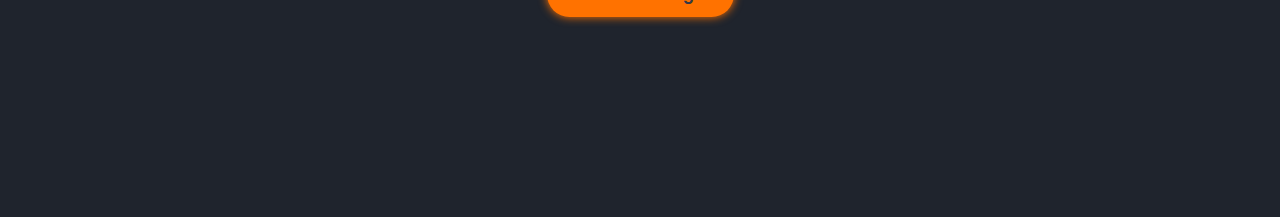
==== commit 3becc4f8: "added a figma project" ====
--- a/index.html
+++ b/index.html
@@ -242,6 +242,30 @@
                     <a href="https://github.com/AdnanKhan29/Netflix-clone.git"><i class='bx bx-link-external'></i></a>
                 </div>
             </div>
+
+            <div class="portfolio-box">
+                <video muted autoplay>
+                    <source src="./images/whatsapp-clone.mp4" type="video/mp4">
+                    Your browser does not support the video tag.
+                </video>
+                <div class="portfolio-layer">
+                    <h4>Figma Prototype</h4>
+                    <p>A WhatsApp Clone using Figma</p>
+                    <a href="https://www.figma.com/proto/Ku99L1q8jFaKxRuLzkTOoh/WhatsApp-Clone?type=design&node-id=40-9&t=Z9X0B2xtES67UPg0-1&scaling=scale-down&page-id=0%3A1&starting-point-node-id=40%3A9&mode=design"><i class='bx bx-link-external'></i></a>
+                </div>
+            </div>
+
+            <div class="portfolio-box">
+                <video muted autoplay>
+                    <source src="./images/recipe.mp4" type="video/mp4">
+                    Your browser does not support the video tag.
+                </video>
+                <div class="portfolio-layer">
+                    <h4>Figma Prototype</h4>
+                    <p>A Recipe Website using Figma</p>
+                    <a href="https://www.figma.com/proto/806HCY6ADiwmR1mE0woQVd/RECIPE-WEBSITE?page-id=0%3A1&type=design&node-id=64-4&viewport=425%2C188%2C0.03&t=3N3CLxIV8A5N8PTF-1&scaling=scale-down&starting-point-node-id=64%3A4&mode=design"><i class='bx bx-link-external'></i></a>
+                </div>
+            </div>
             
 
         </div>
@@ -250,35 +274,39 @@
 
     <section class="contact" id="contact">
         <h2 class="heading">Contact <span>Me!</span></h2>
-        <div class="contact-content-wrapper">
-            <div class="contact-content">
-                <h3>Add me <span>on</span></h3>
-                <div class="social-media">
-                    <!-- Social media links -->
-                    <div class="social-media">
-                        <a href="https://www.facebook.com/profile.php?id=100080657139855&mibextid=2JQ9oc"><i class='bx bxl-facebook-circle' ></i></a>
-                        <a href="https://www.instagram.com/_.adnan.x.khan._/"><i class='bx bxl-instagram' ></i></a>
-                        <a href="https://t.snapchat.com/ZfgDSjfC"><i class='bx bxl-snapchat' ></i></a>
-                        <a href="https://www.linkedin.com/in/adnan-khan-547713246/"><i class='bx bxl-linkedin-square' ></i></a>
-                    </div>
-                </div>
-            </div>
-            <div class="contact-content contact-content2">
-                <h3>Get in <span>touch</span></h3>
-                <br>
-                <br>
-                <p>Prefer to drop me a message directly? Use the contact form below:</p>
-                <h2 class="detail"><i class="fa-regular fa-envelope"></i> maaj20056@gmail.com</h2>
-                <h2 class="detail"><i class="fa-solid fa-phone"></i> +91 9666033995</h2>
-                <h1>I strive to respond to all inquiries within 5-6 hours. Your message is important to me, and I appreciate your patience.
-
-                    Looking forward to connecting with you!</h1>
-            </div>
-        </div>
+
+        <form action="#">
+            <div class="input-box">
+                <input type="text" name="FULL NAME" placeholder="Full Name">
+                <input type="email" name="EMAIL" placeholder="Email Address">
+            </div>
+
+            <div class="input-box">
+                <input type="number" name="MOBILE" placeholder="Mobile Number">
+                <input type="text" name="EMAIL SUBJECT"placeholder="Email Subject">
+            </div>
+            <textarea name="MESSAGE" id="" cols="30" rows="10" placeholder="Your Message"></textarea>
+            <input type="submit" value="Send Message" class="btn" id="">
+        </form>
     </section>
     
-    
-    
+    <script>
+        const scriptURL = 'https://docs.google.com/spreadsheets/d/1VNgUH-7ZNQlQ_taouwm4P4ssJPckN7jK-xJ95HgIAnA/edit?usp=sharing'
+        const form = document.forms['submit-to-google-sheet']
+        const  msg = document.getElementById("msg")
+        form.addEventListener('submit', e => {
+          e.preventDefault()
+          fetch(scriptURL, { method: 'POST', body: new FormData(form)})
+            .then(response => {
+                msg.innerHTML = "Message Sent successfully"
+                setTimeout(function(){
+                    msg.innerHTML = ""
+                },5000)
+                form.reset()
+            })
+            .catch(error => console.error('Error!', error.message))
+        })
+    </script>
 
         <script src="https://smtpjs.com/v3/smtp.js"></script>
         <!-- scroll reveal design -->
--- a/css/style.css
+++ b/css/style.css
@@ -255,6 +255,11 @@
     width: 250px;
 }
 
+.slider .slide:hover {
+    height: 130px;
+    width: 280px;
+}
+
 .services{
     background: var(--second-bg-color);
 }
@@ -387,92 +392,48 @@
     color: var(--second-bg-color);
 }
 
-/* Section styling */
-.contact {
-    align-items: center;
-    padding: 50px 20px; /* Adjust padding and left margin as needed */
-    margin: 0 auto; /* Center the section */
-    max-width: 100%; /* Set a maximum width if needed */
+.contact h2{
+    margin-bottom: 3rem;
+}
+
+.contact form{
+    max-width: 70rem;
+    margin: 1rem auto;
+    text-align: center;
+    margin-bottom: 3rem;
+}
+
+.contact form .input-box{
+    display: flex;
+    justify-content: space-between;
+    flex-wrap: wrap;
+
+}
+
+.contact form .input-box input,
+.contact form textarea{
+    width: 100%;
+    padding: 1.5rem;
+    font-size: 1.6rem;
+    color: var(--text-color);
     background: var(--second-bg-color);
-}
-
-/* Heading styling */
-.heading {
-    font-size: 3rem;
-}
-
-
-/* Contact content wrapper styling */
-.contact-content-wrapper {
-    display: flex;
-    justify-content: center; /* Center the child elements horizontally */
-    align-items: top;
-    flex-wrap: wrap;
-    padding-left: 20%;
-    text-align: left; /* Align text to the left */
-    margin-top: 20px; /* Add margin for better spacing */
-}
-
-/* Contact content styling */
-.contact-content,
-.contact-content2 {
-    width: 50%;
-    margin-bottom: 20px; /* Add margin for better spacing */
-}
-
-/* Contact content heading styling */
-.contact-content h3{
-    font-size: 3.2rem;
-    font-weight: 700;
-}
-
-.contact-content p{
-    font-size: 2rem;
-    padding-bottom: 20px;
-}
-
-.contact-content h1{
-    font-weight: 500;
-    padding-bottom: 20px;
-}
-
-/* Contact detail styling */
-.detail {
-    margin-bottom: 2rem;
-}
-
-/* Contact detail icon styling */
-.detail i {
-    display: inline-flex;
-    justify-content: center;
-    text-align: center;
-    align-items: center;
-    width: 4rem;
-    height: 4rem;
-    background: transparent;
-    border: .2rem solid var(--main-color1);
-    border-radius: 50%;
-    font-size: 2rem;
-    color: var(--main-color1);
-    margin: 0 1.5rem 0 0;
-    text-decoration: none;
-    transition: .5s ease;
-}
-
-/* Contact detail icon hover styling */
-.detail i:hover {
-    background: var(--main-color1);
-    color: var(--second-bg-color);
-    box-shadow: 0 0 1rem var(--main-color1);
-}
-
-/* Responsive styling for smaller screens */
-@media (max-width: 768px) {
-    .contact-content,
-    .contact-content2 {
-        width: 100%;
-    }
-}
+    border-radius: .8rem ;
+    margin: .7rem 0;
+}
+
+.contact form .input-box input{
+    width:49%;
+}
+
+.contact form textarea{
+    resize: none;
+}
+
+.contact form .btn{
+    margin-top: 2rem;
+    cursor: pointer;
+}
+
 
 @media(max-width: 1200px){
     html{
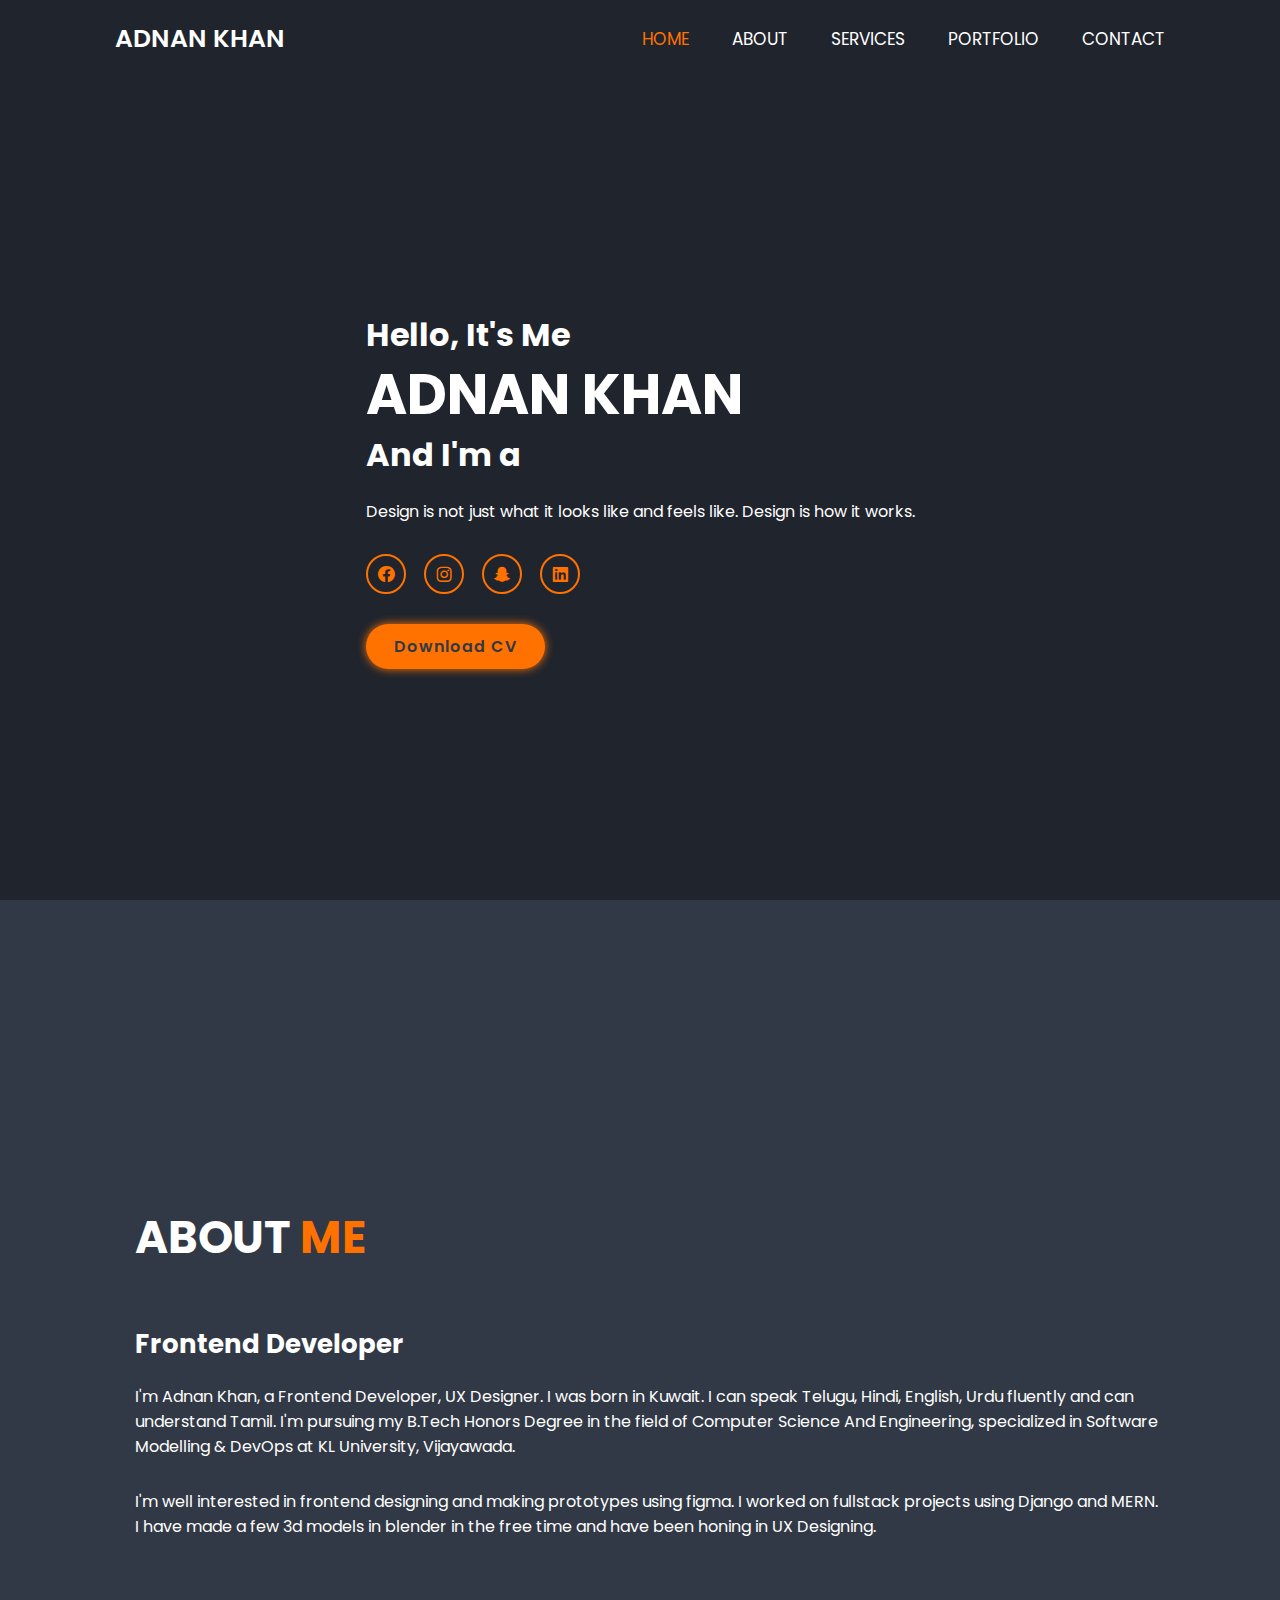
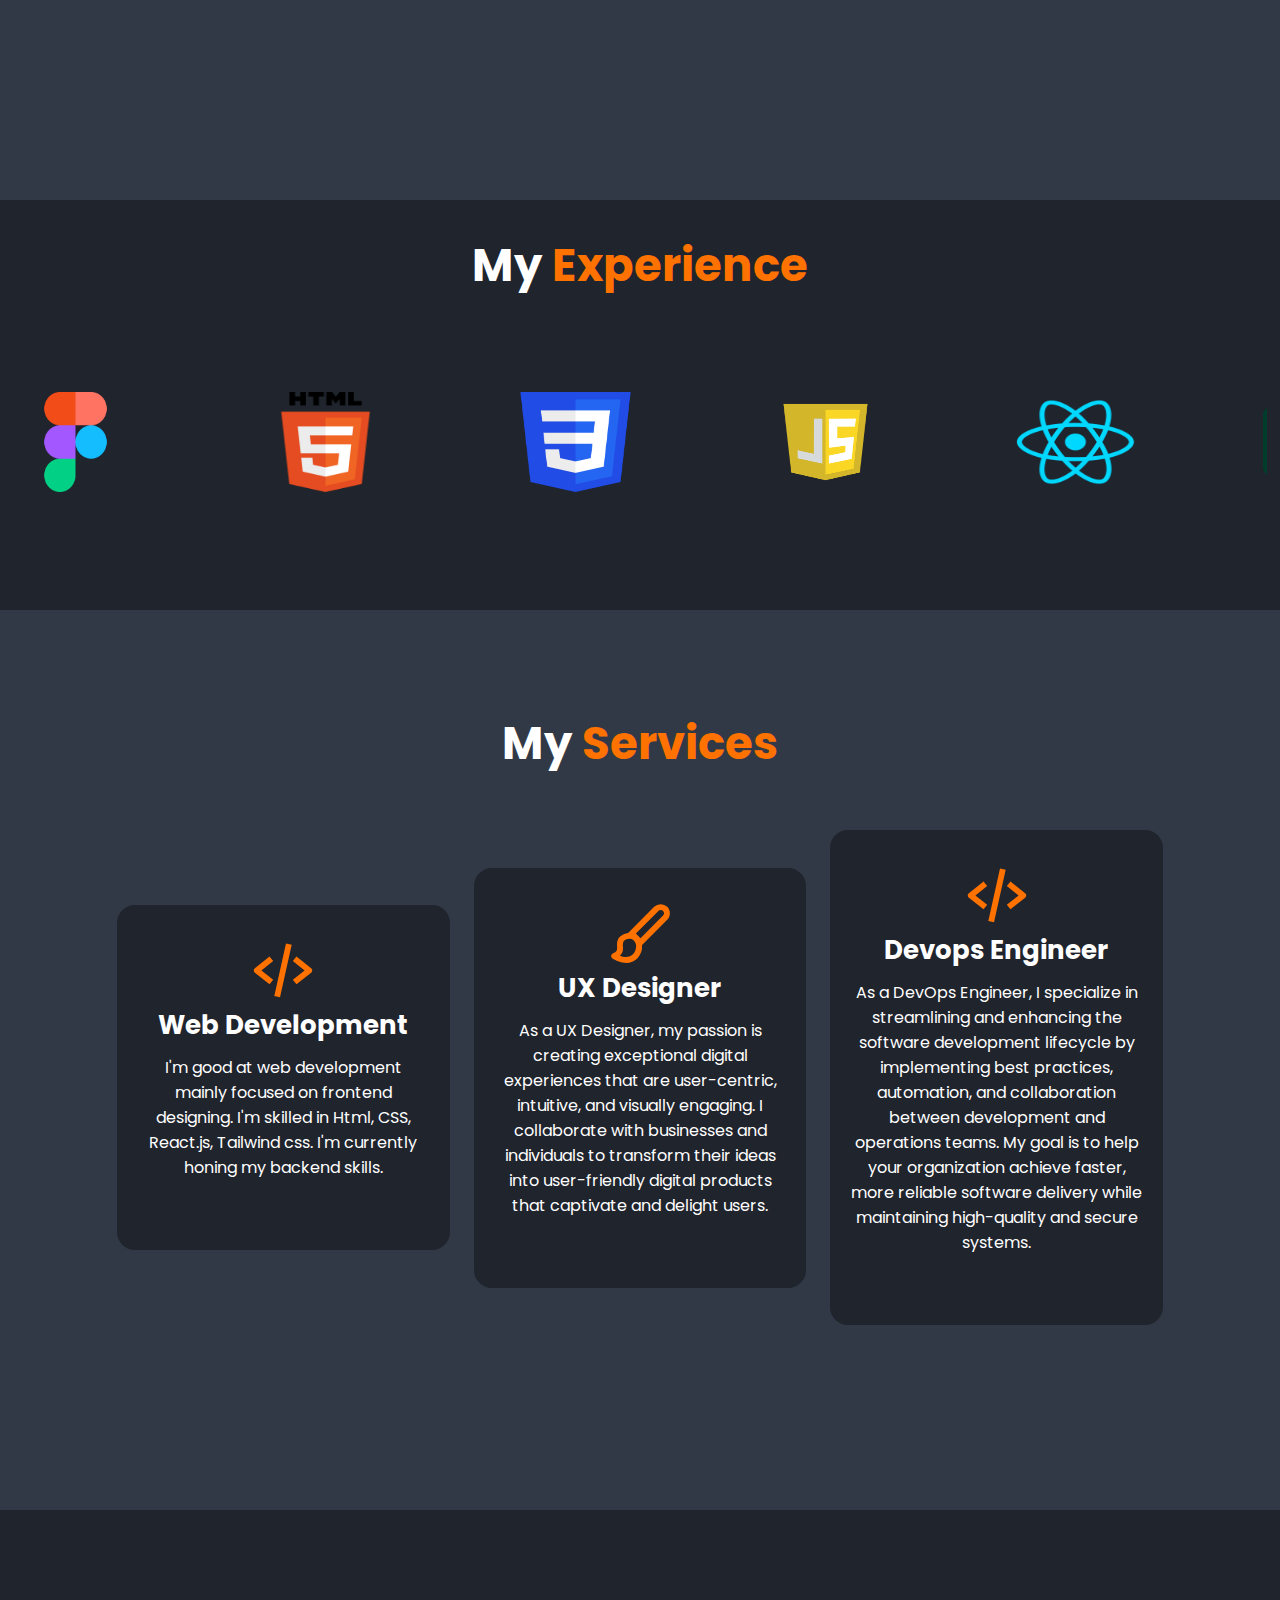
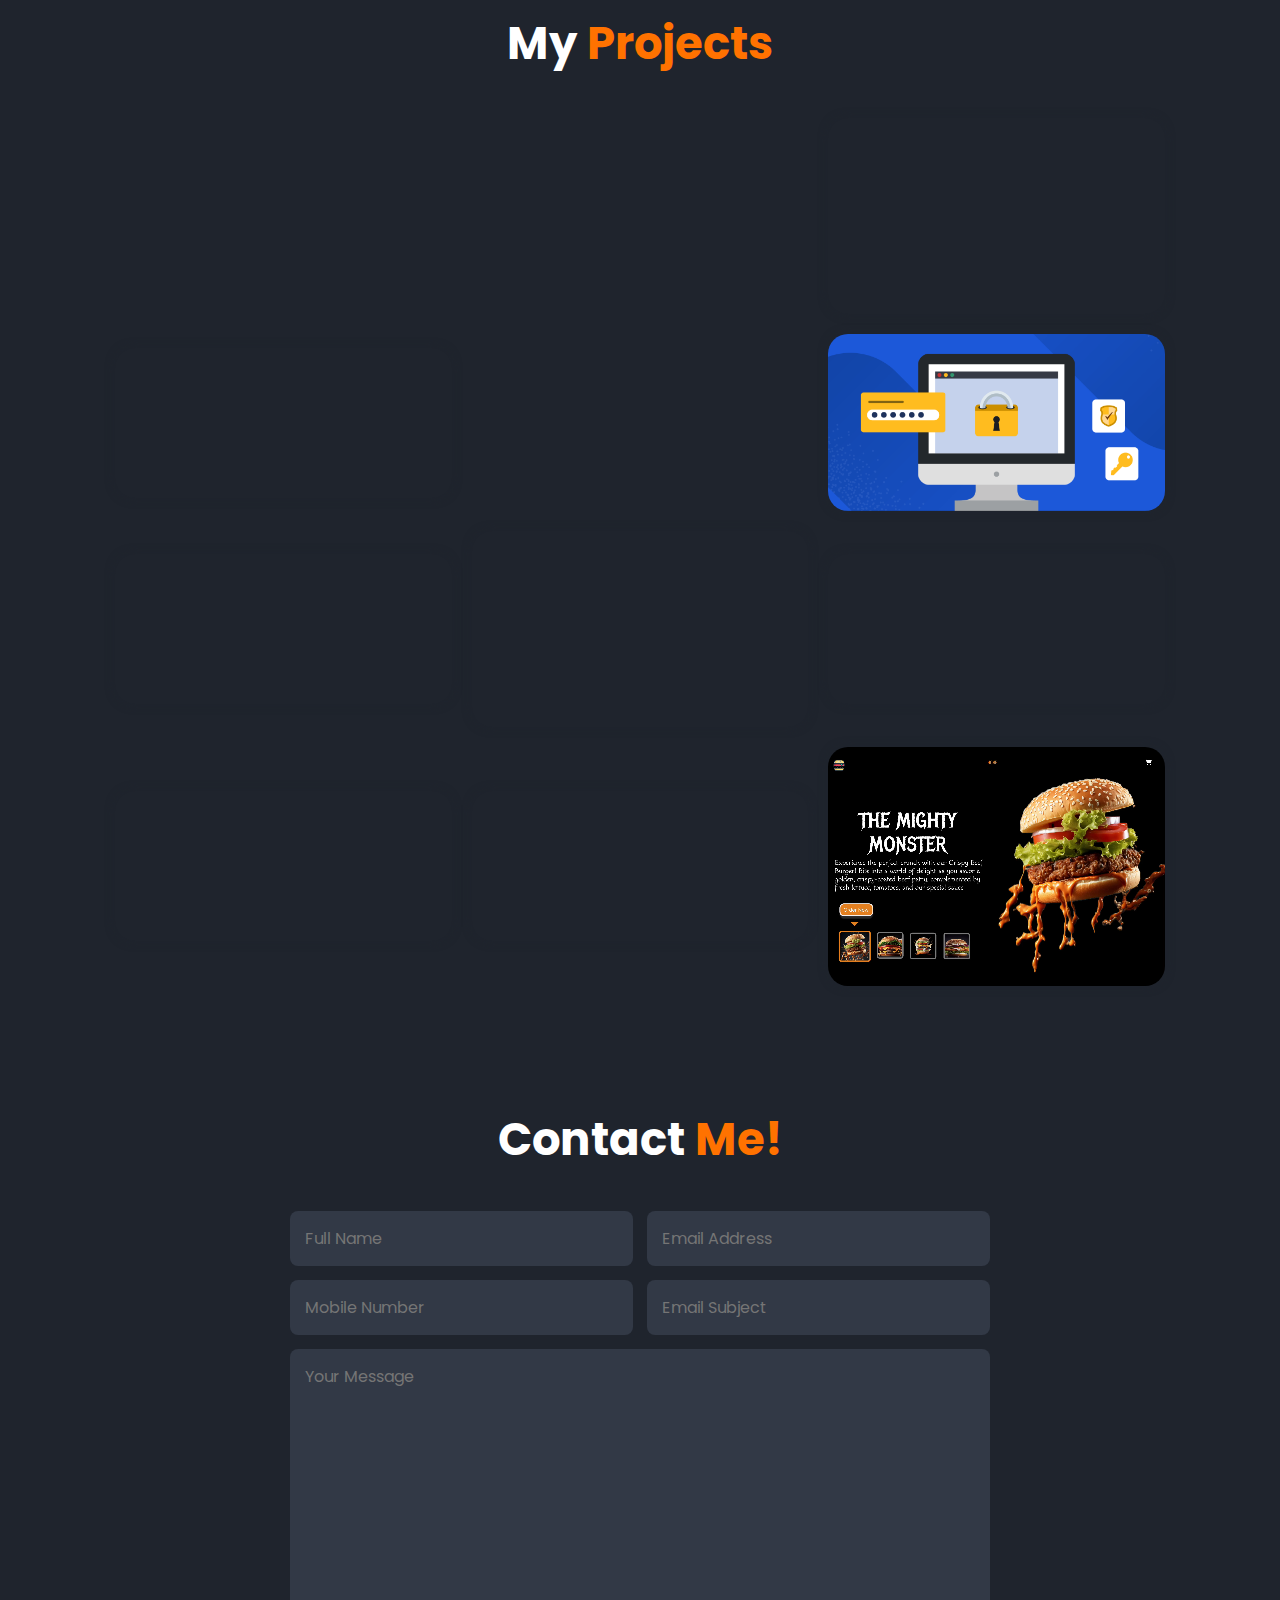
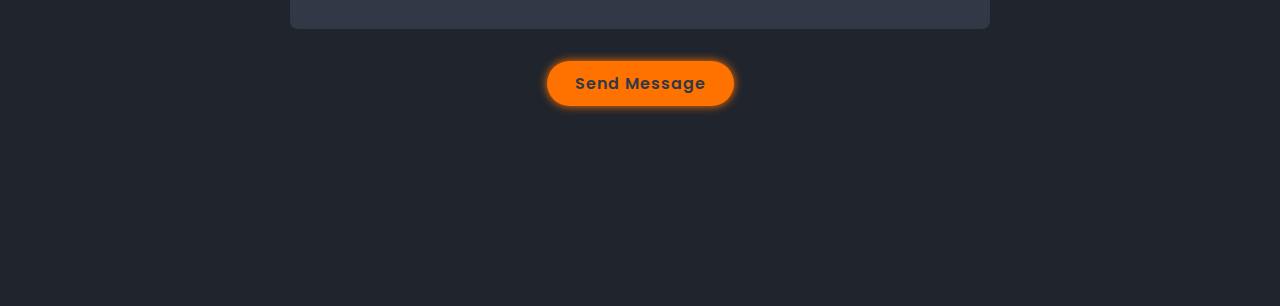
==== commit d8330e1a: "added a figma project" ====
--- a/index.html
+++ b/index.html
@@ -266,6 +266,18 @@
                     <a href="https://www.figma.com/proto/806HCY6ADiwmR1mE0woQVd/RECIPE-WEBSITE?page-id=0%3A1&type=design&node-id=64-4&viewport=425%2C188%2C0.03&t=3N3CLxIV8A5N8PTF-1&scaling=scale-down&starting-point-node-id=64%3A4&mode=design"><i class='bx bx-link-external'></i></a>
                 </div>
             </div>
+
+            <div class="portfolio-box">
+                <video muted autoplay>
+                    <source src="./images/burger.mp4" type="video/mp4">
+                    Your browser does not support the video tag.
+                </video>
+                <div class="portfolio-layer">
+                    <h4>Figma Prototype</h4>
+                    <p>A Burger Selection Website using Figma</p>
+                    <a href="https://www.figma.com/proto/MGthLcUKGLK7yaPlHXqfg8/BURGERS?page-id=0%3A1&type=design&node-id=20-137&viewport=225%2C189%2C0.17&t=RnKti3Ddfipn4FCN-1&scaling=contain&starting-point-node-id=0%3A3&mode=design"><i class='bx bx-link-external'></i></a>
+                </div>
+            </div>
             
 
         </div>
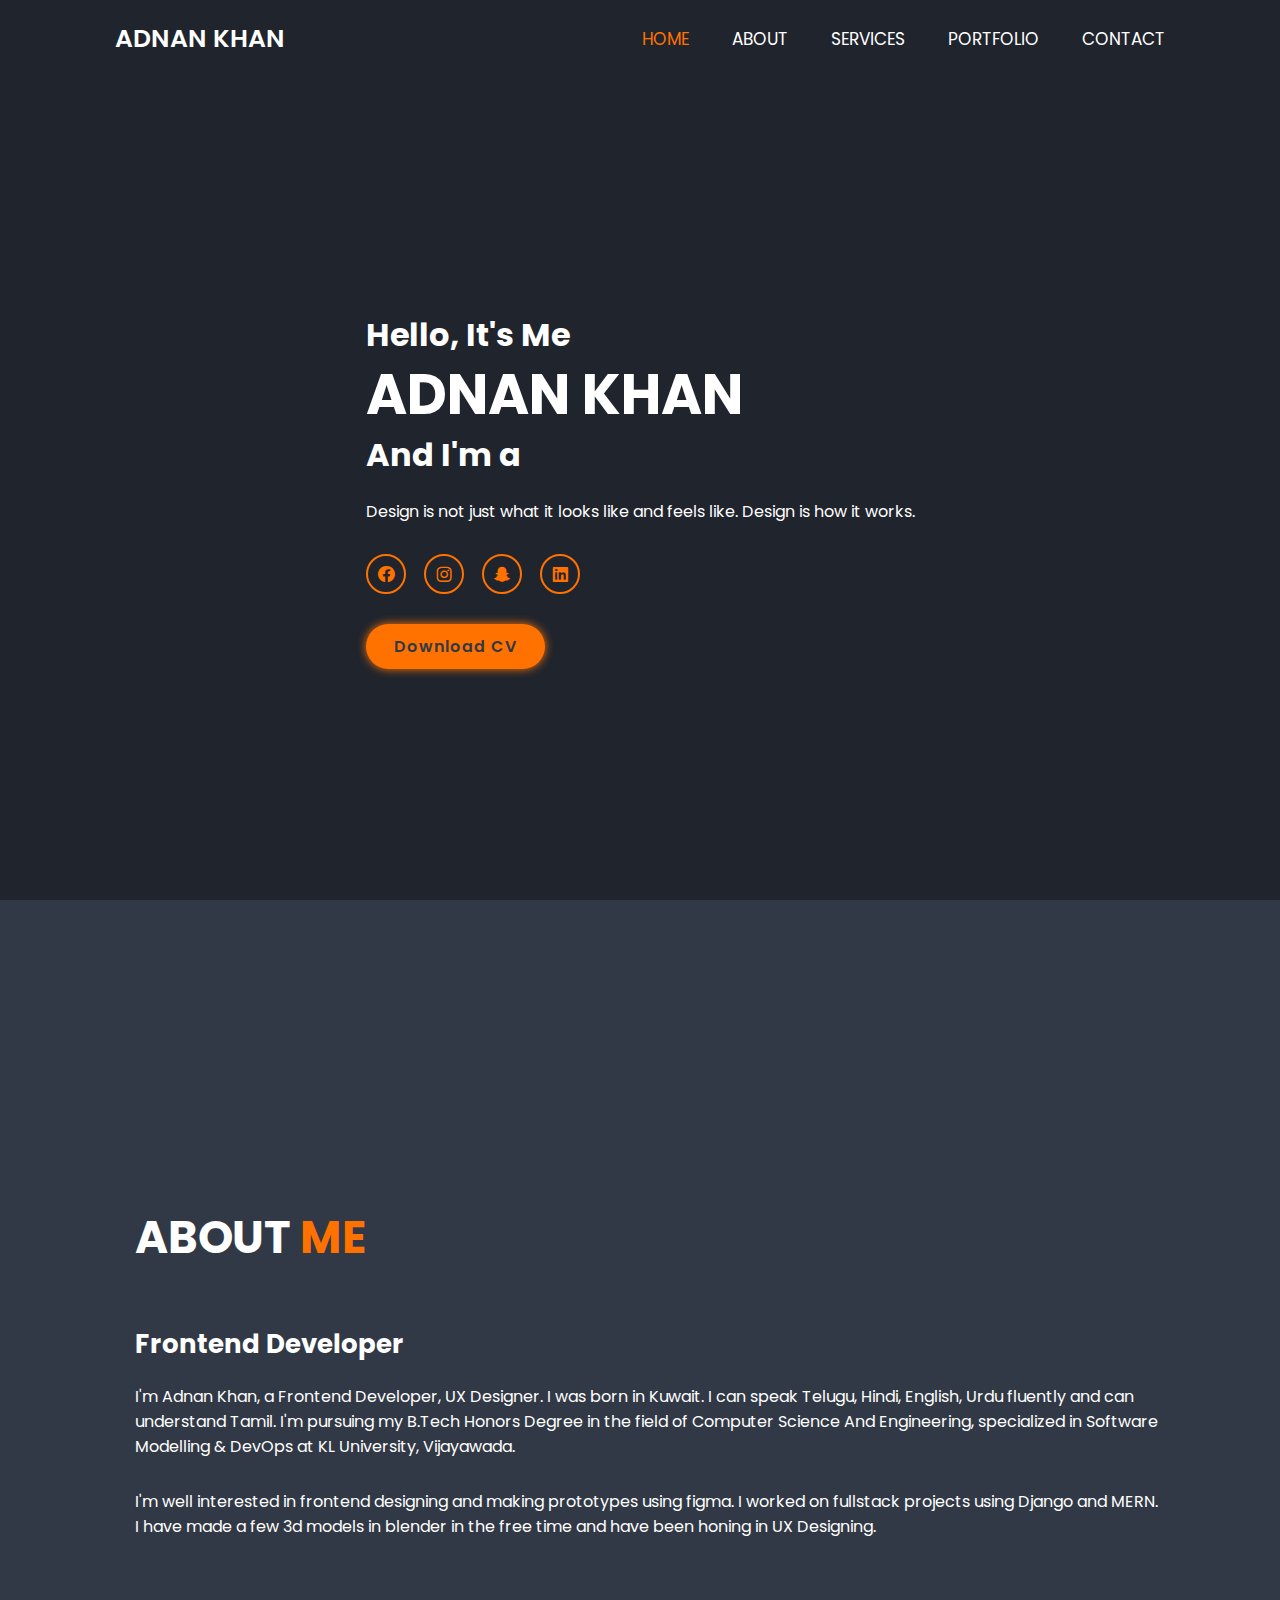
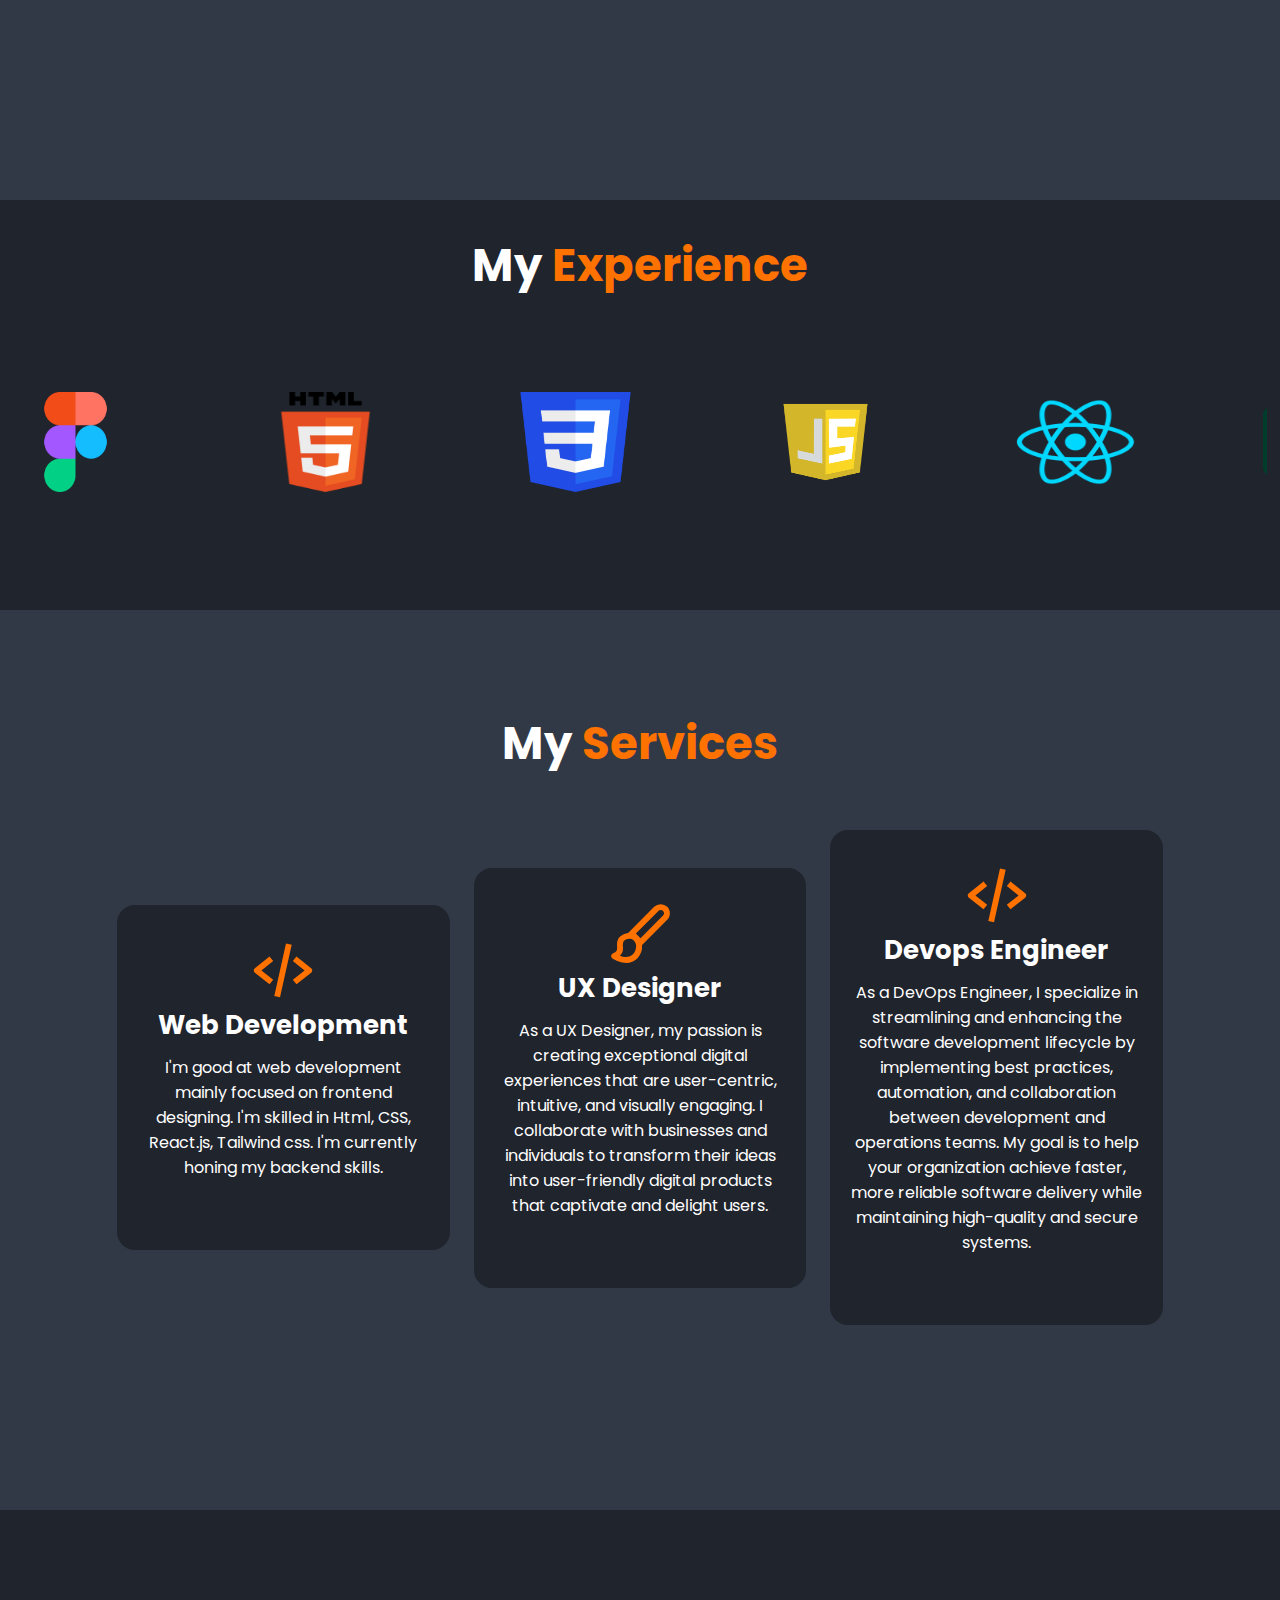
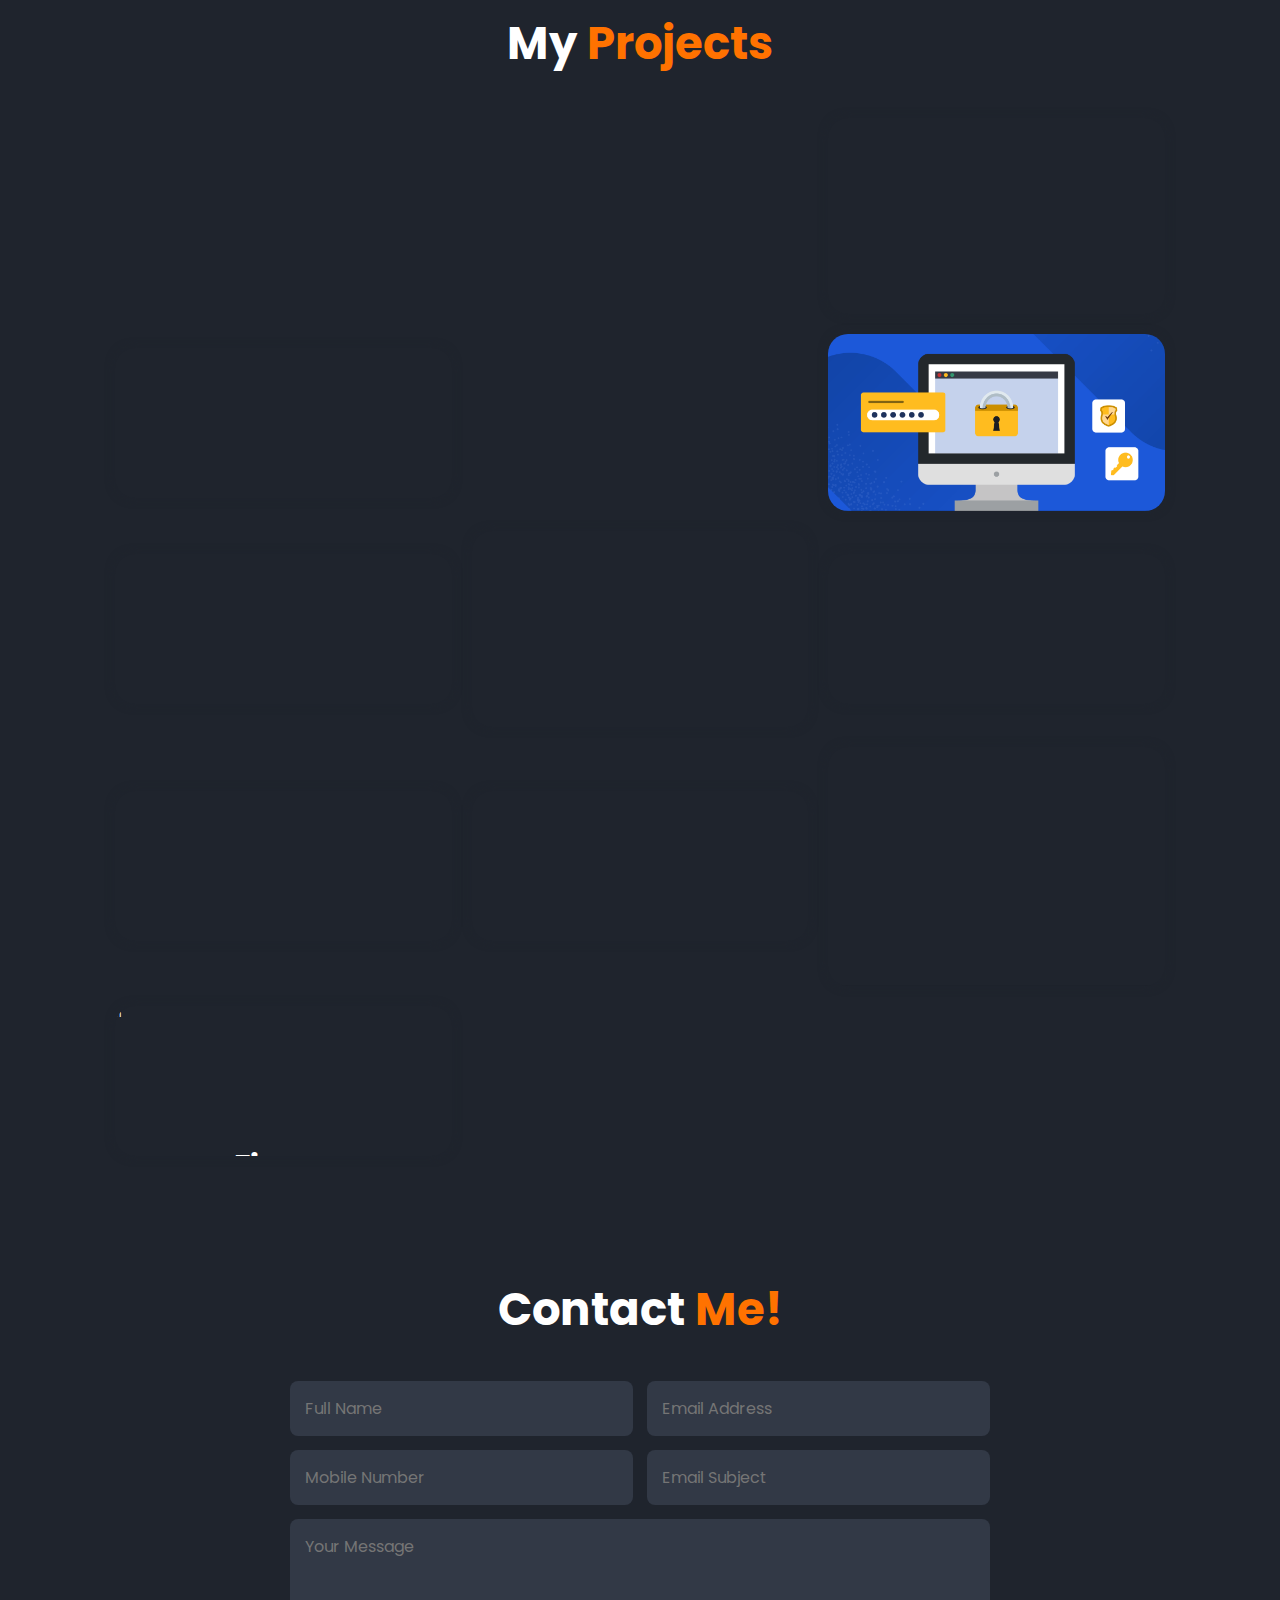
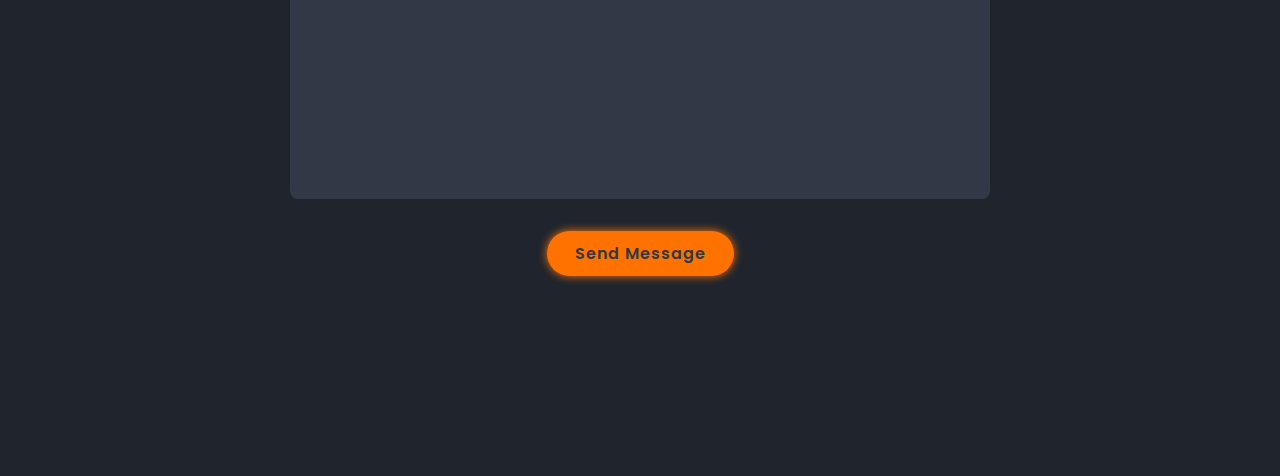
==== commit 6a85d8c7: "made few changes" ====
--- a/index.html
+++ b/index.html
@@ -270,12 +270,24 @@
             <div class="portfolio-box">
                 <video muted autoplay>
                     <source src="./images/burger.mp4" type="video/mp4">
-                    Your browser does not support the video tag.
+                    Your browser does not support the video tag!
                 </video>
                 <div class="portfolio-layer">
                     <h4>Figma Prototype</h4>
                     <p>A Burger Selection Website using Figma</p>
                     <a href="https://www.figma.com/proto/MGthLcUKGLK7yaPlHXqfg8/BURGERS?page-id=0%3A1&type=design&node-id=20-137&viewport=225%2C189%2C0.17&t=RnKti3Ddfipn4FCN-1&scaling=contain&starting-point-node-id=0%3A3&mode=design"><i class='bx bx-link-external'></i></a>
+                </div>
+            </div>
+
+            <div class="portfolio-box">n
+                <video muted autoplay>
+                    <source src="./images/Pizza.mp4" type="video/mp4">
+                    Your browser does not support the video tag.
+                </video>
+                <div class="portfolio-layer">
+                    <h4>Figma Prototype</h4>
+                    <p>A Pizza Selection Website using Figma</p>
+                    <a href="https://www.figma.com/proto/MGthLcUKGLK7yaPlHXqfg8/BURGERS?page-id=0%3A1&type=design&node-id=65-553&viewport=-1953%2C281%2C0.26&t=AwqgRIuYjNsSoDqW-1&scaling=scale-down&starting-point-node-id=0%3A3&mode=design"><i class='bx bx-link-external'></i></a>
                 </div>
             </div>
             
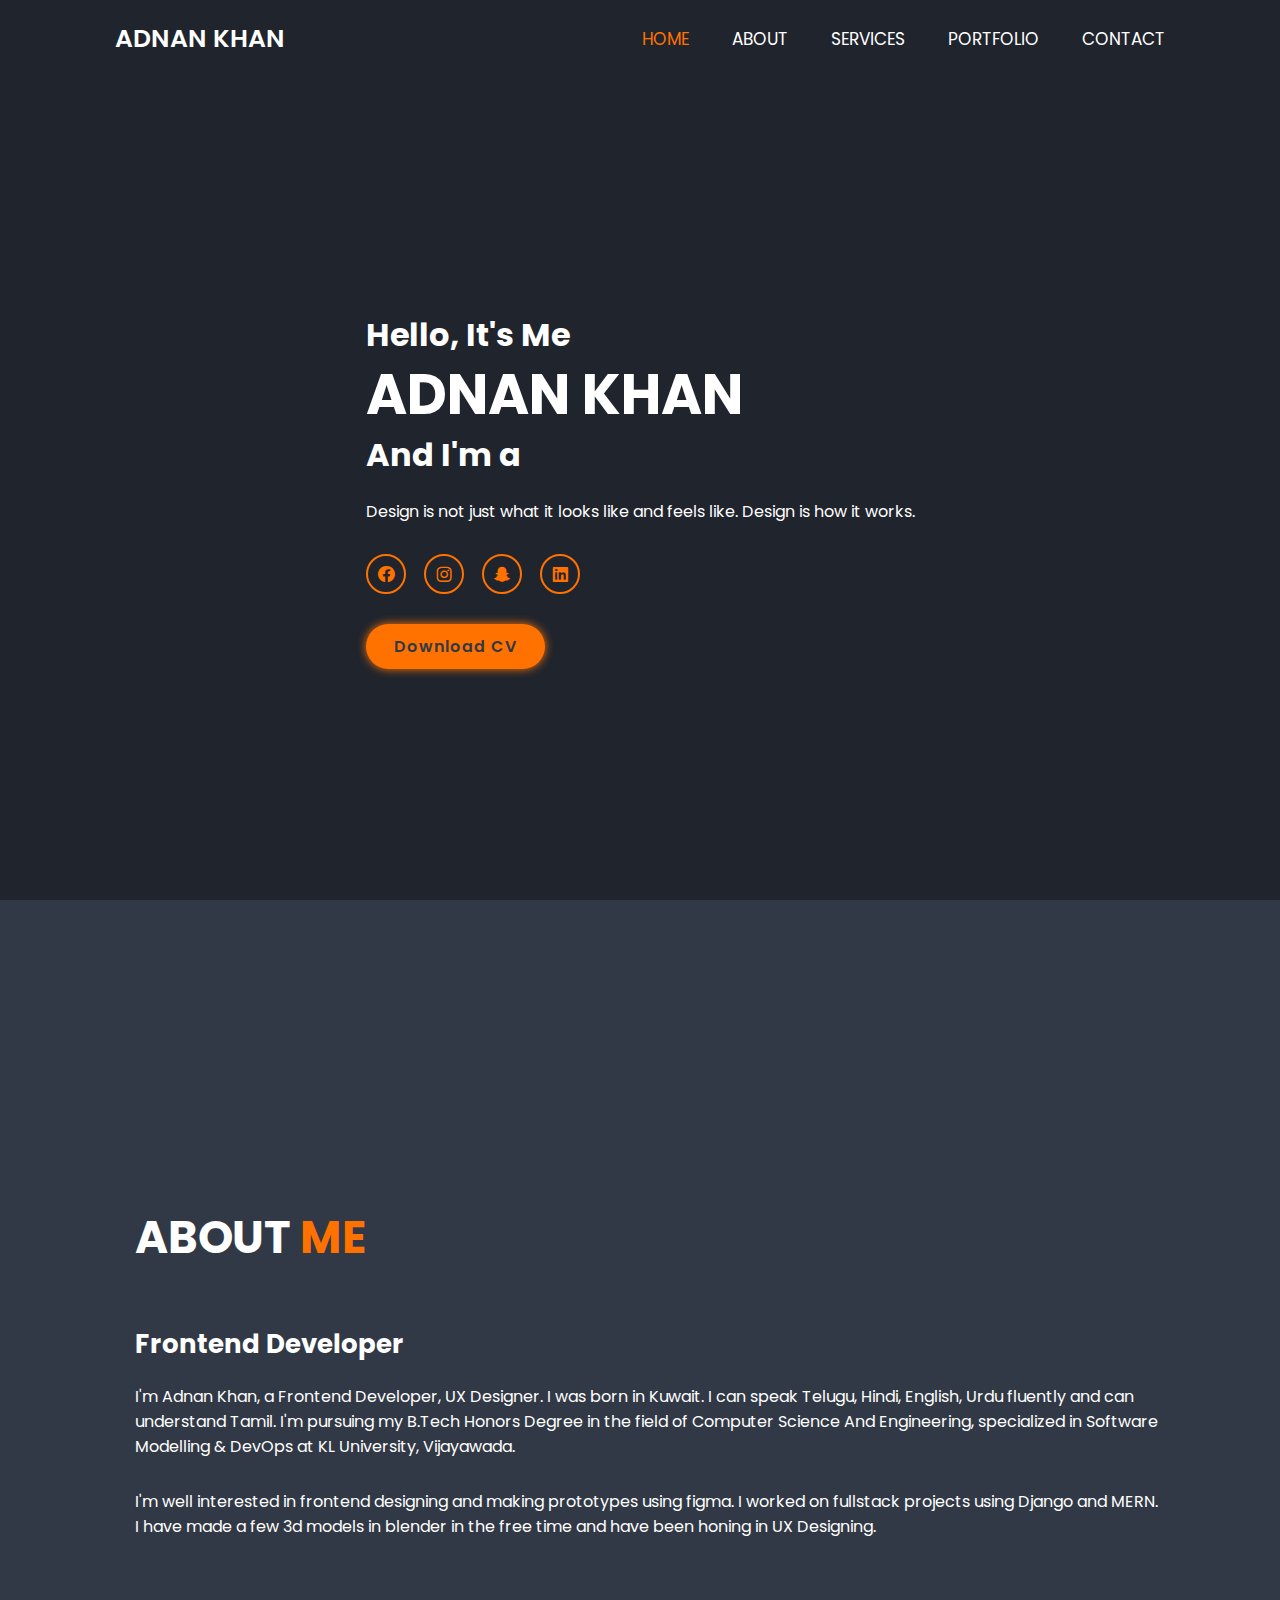
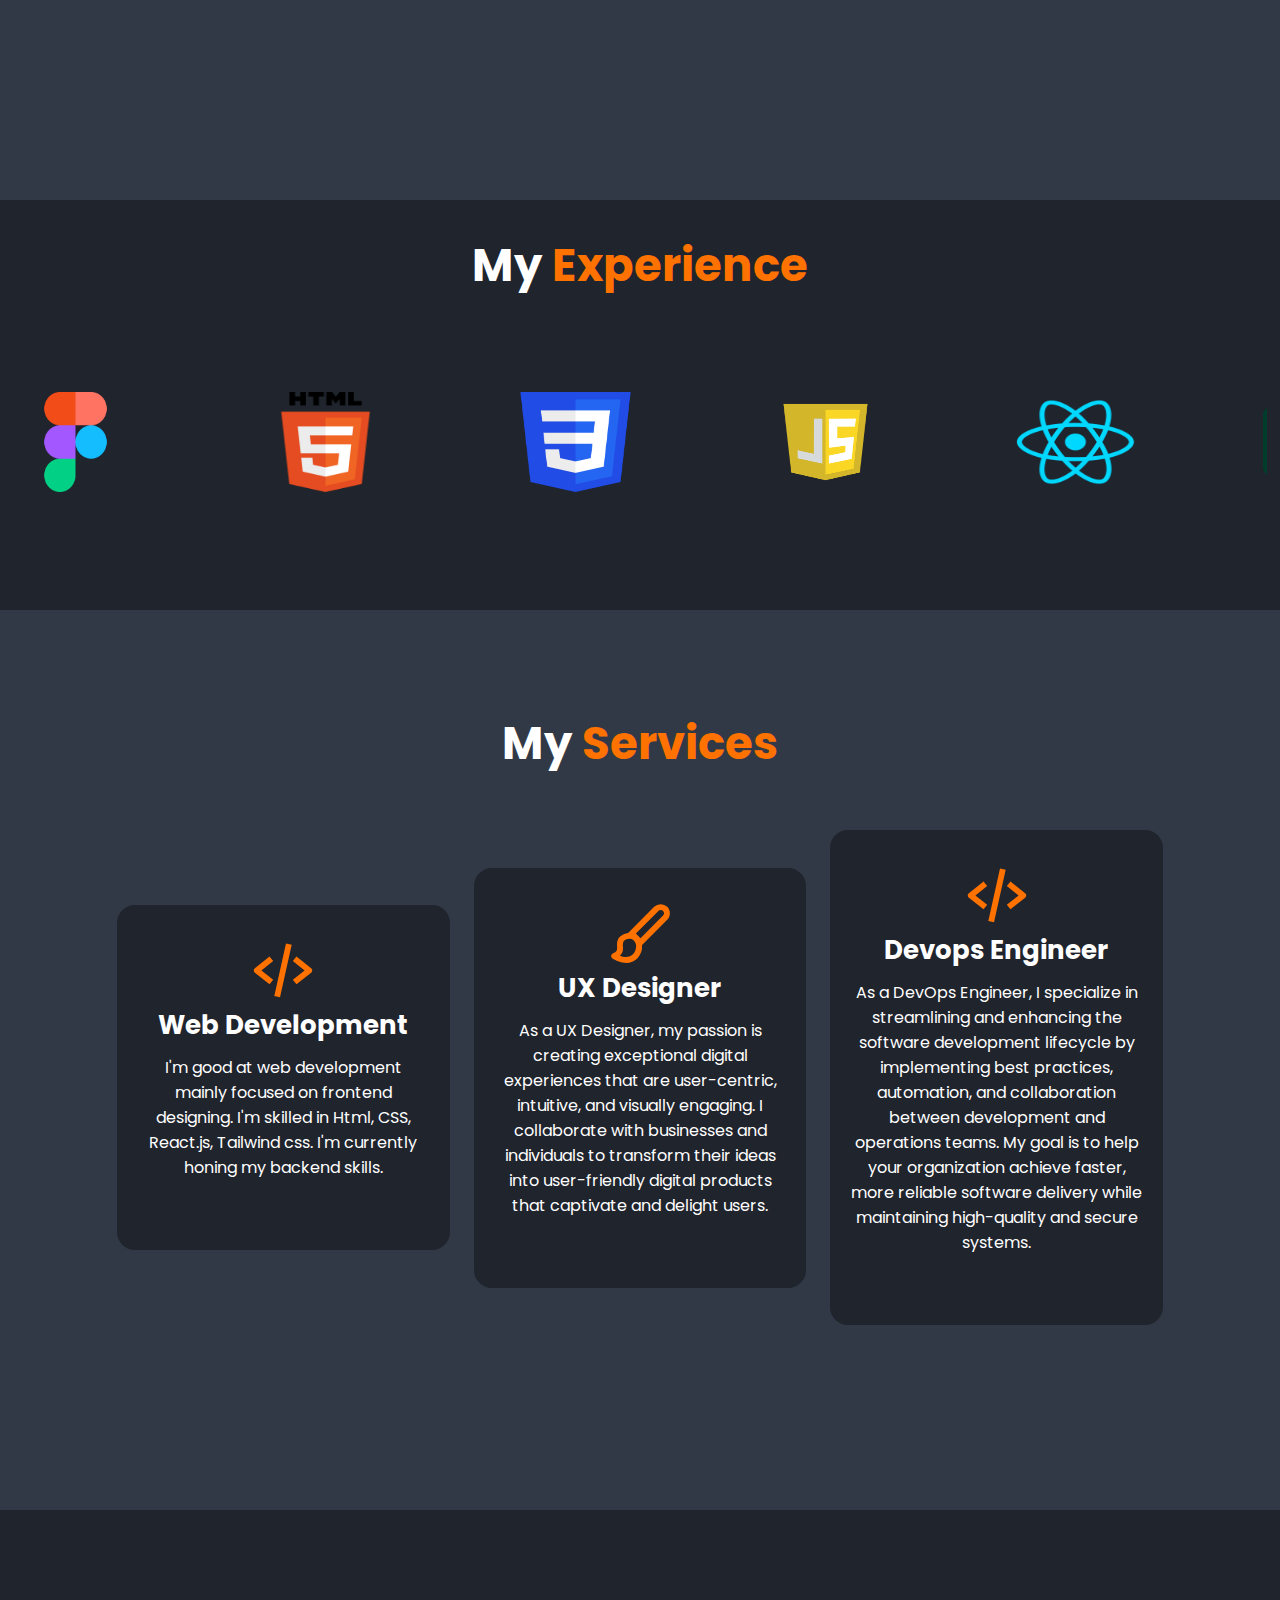
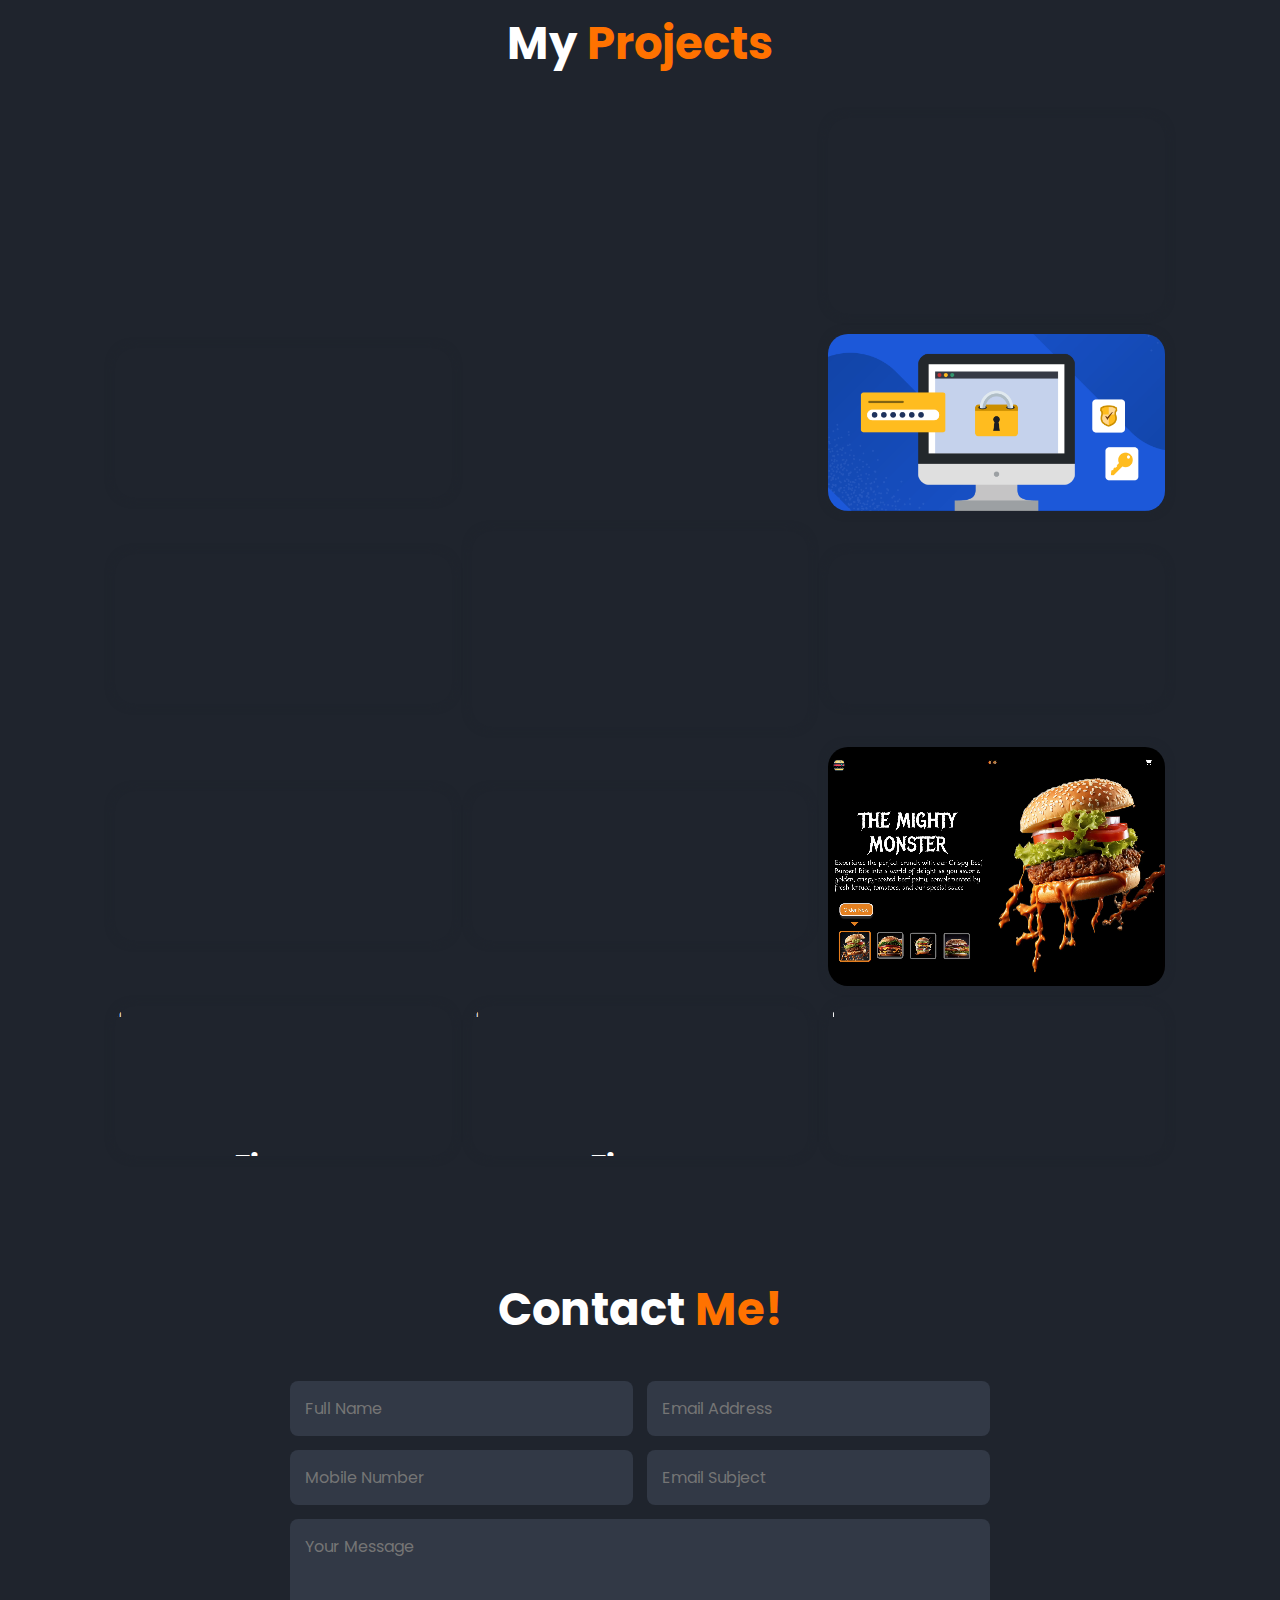
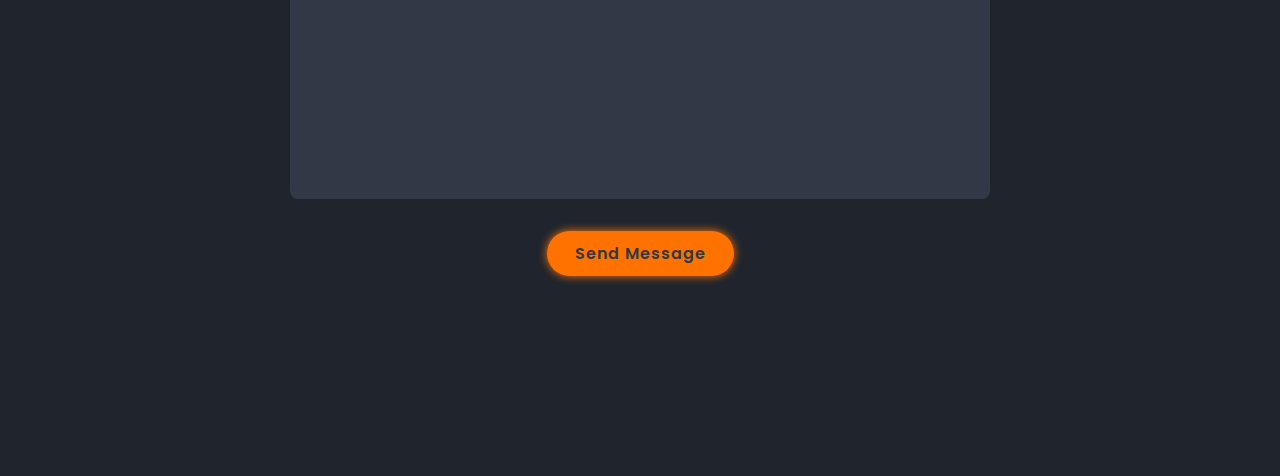
==== commit 93ed1a6d: "added a new project" ====
--- a/index.html
+++ b/index.html
@@ -290,6 +290,30 @@
                     <a href="https://www.figma.com/proto/MGthLcUKGLK7yaPlHXqfg8/BURGERS?page-id=0%3A1&type=design&node-id=65-553&viewport=-1953%2C281%2C0.26&t=AwqgRIuYjNsSoDqW-1&scaling=scale-down&starting-point-node-id=0%3A3&mode=design"><i class='bx bx-link-external'></i></a>
                 </div>
             </div>
+
+            <div class="portfolio-box">n
+                <video muted autoplay>
+                    <source src="./images/POKEDEX2.mp4" type="video/mp4">
+                    Your browser does not support the video tag.
+                </video>
+                <div class="portfolio-layer">
+                    <h4>Figma Prototype</h4>
+                    <p>A Pokedex Mobile Application Design</p>
+                    <a href="https://www.figma.com/file/ugJp46oQ2w3ZsgywsT5wZb/POKEDEX?type=design&node-id=0%3A1&mode=design&t=kRf4nN4JMl5ULp3l-1"><i class='bx bx-link-external'></i></a>
+                </div>
+            </div>
+
+            <div class="portfolio-box">n
+                <video muted autoplay>
+                    <source src="./images/carrental.mp4" type="video/mp4">
+                    Your browser does not support the video tag.
+                </video>
+                <div class="portfolio-layer">
+                    <h4>Figma Prototype</h4>
+                    <p>A Car Rental Website Design</p>
+                    <a href="https://www.figma.com/proto/oHZFy6m9hoyg9aDEHoIYZz/Car-Rental?page-id=0%3A1&node-id=63-2963&starting-point-node-id=63%3A2963&scaling=scale-down&mode=design&t=LptF9mWL2ovBcpfI-1"><i class='bx bx-link-external'></i></a>
+                </div>
+            </div>
             
 
         </div>
--- a/css/style.css
+++ b/css/style.css
@@ -37,6 +37,7 @@
 body{
     background: var(--bg-color);
     color:var(--text-color);
+    cursor: url('../images/cursor.svg'), auto ;
 }
 
 section{
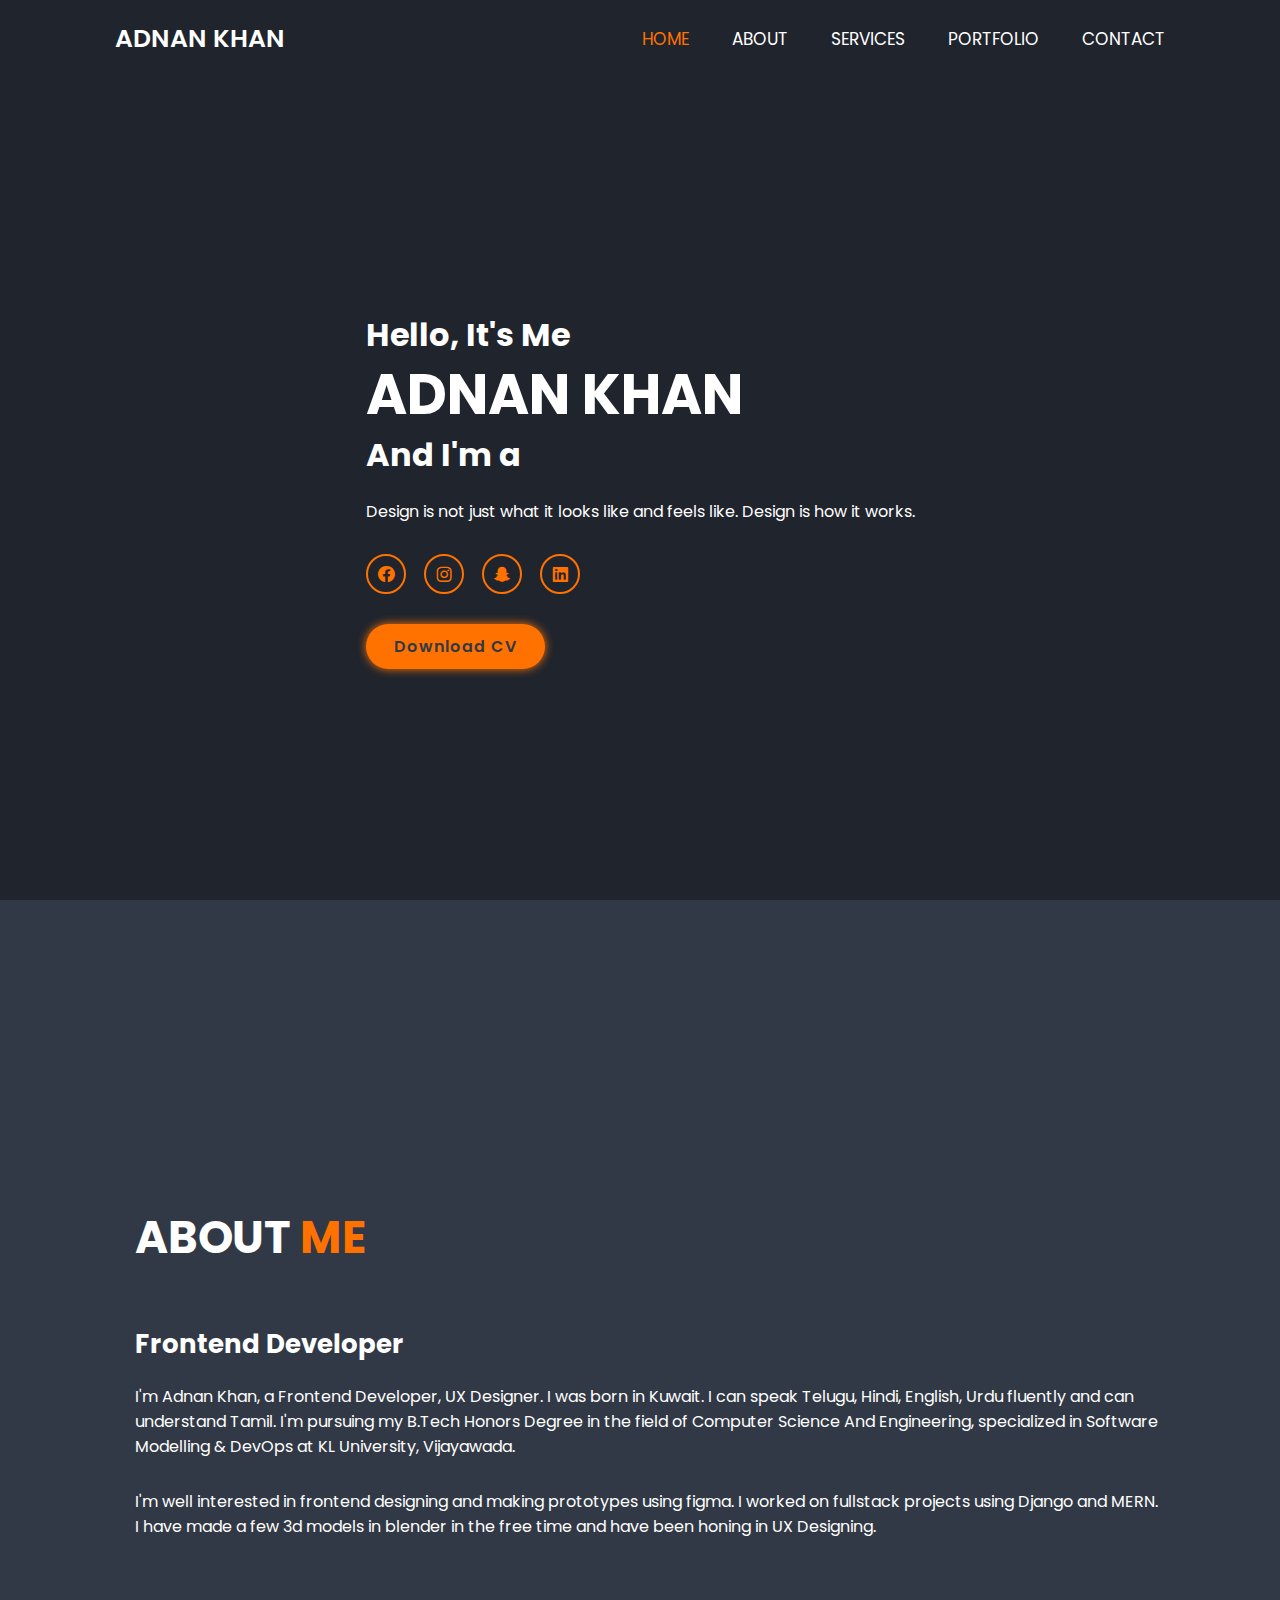
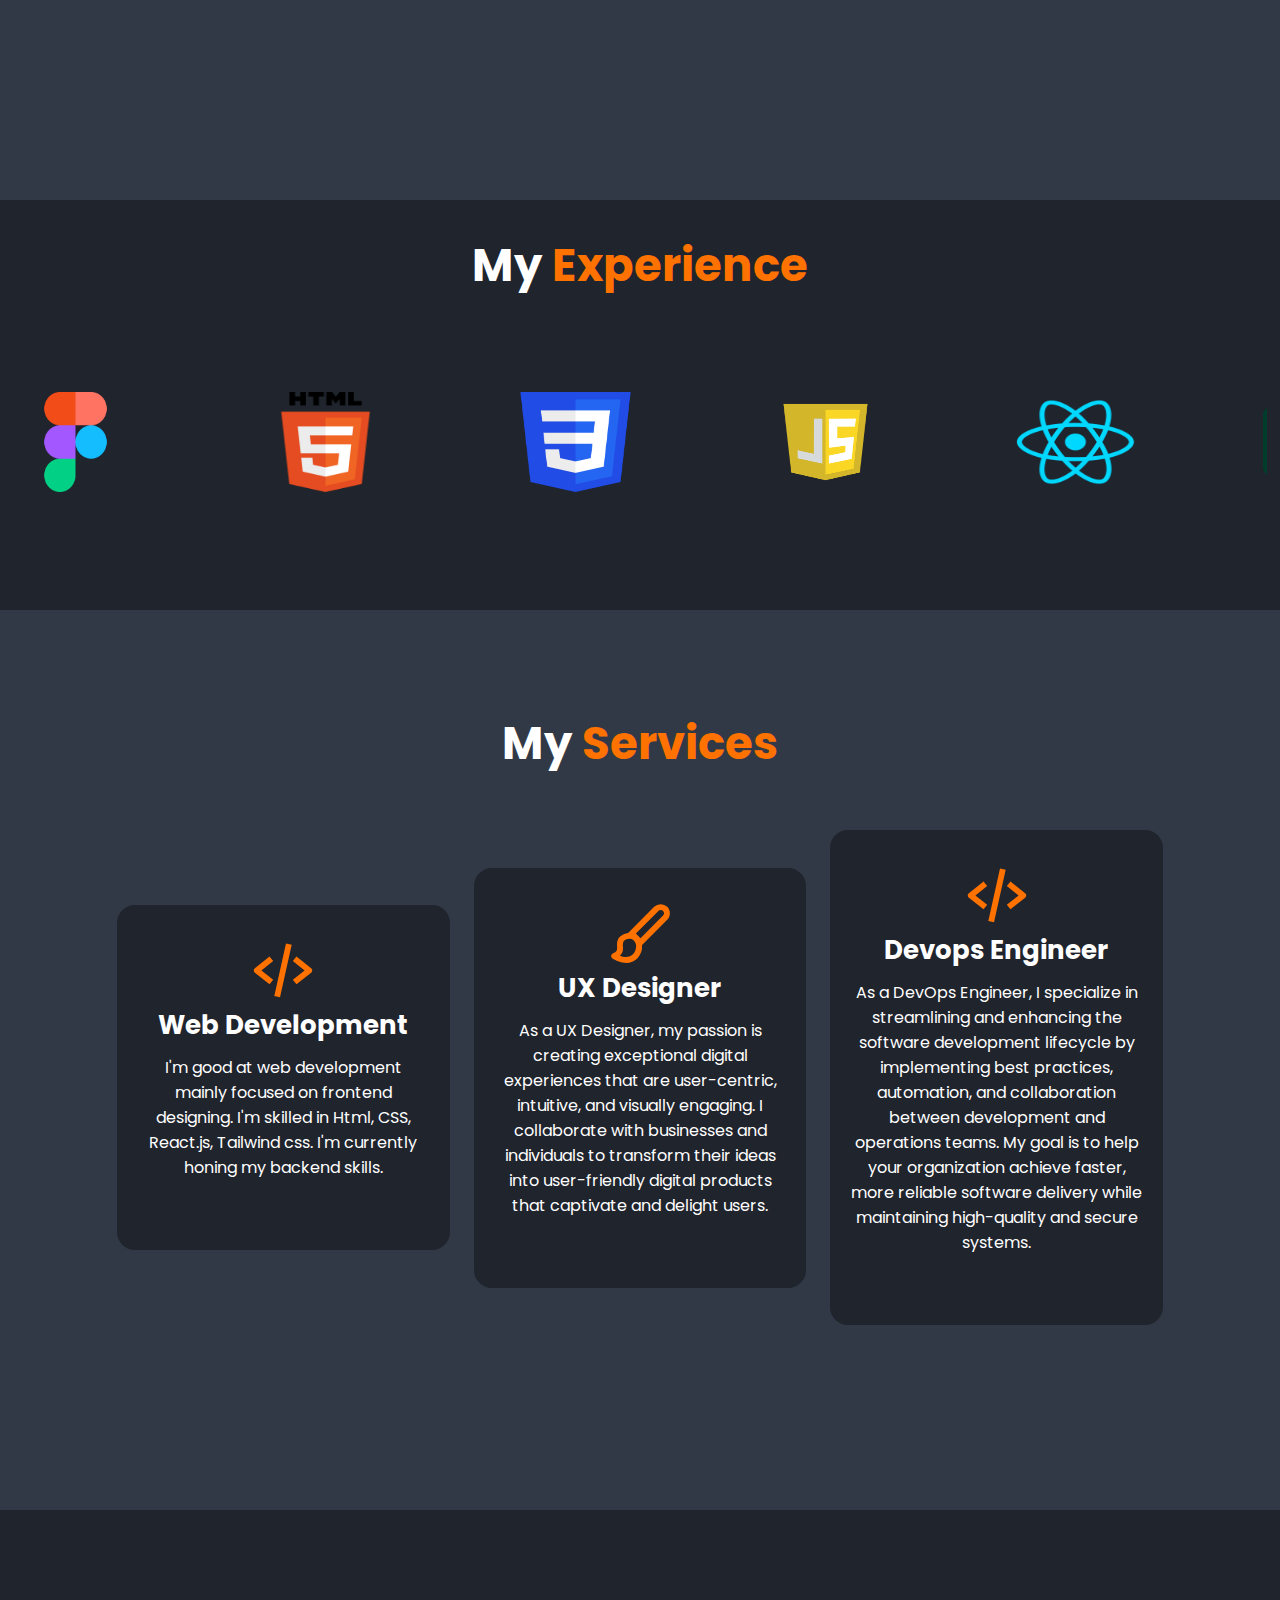
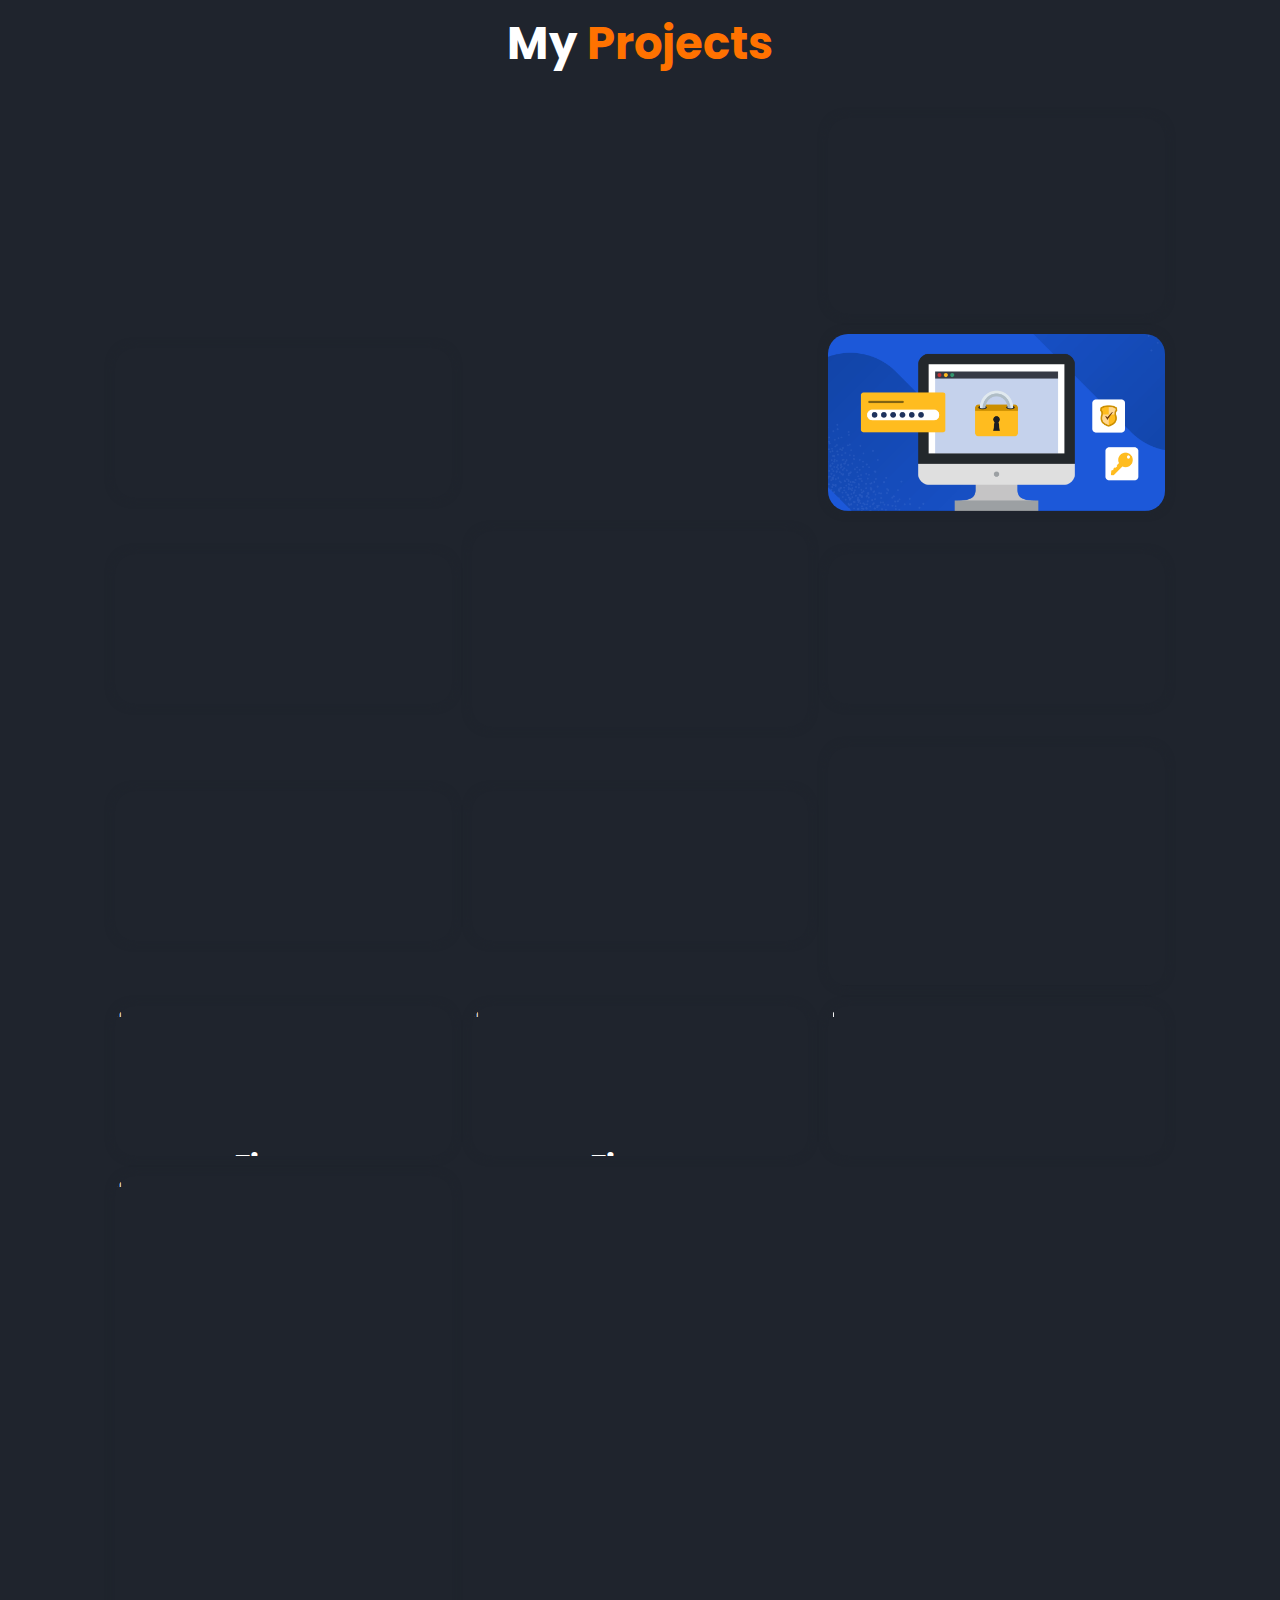
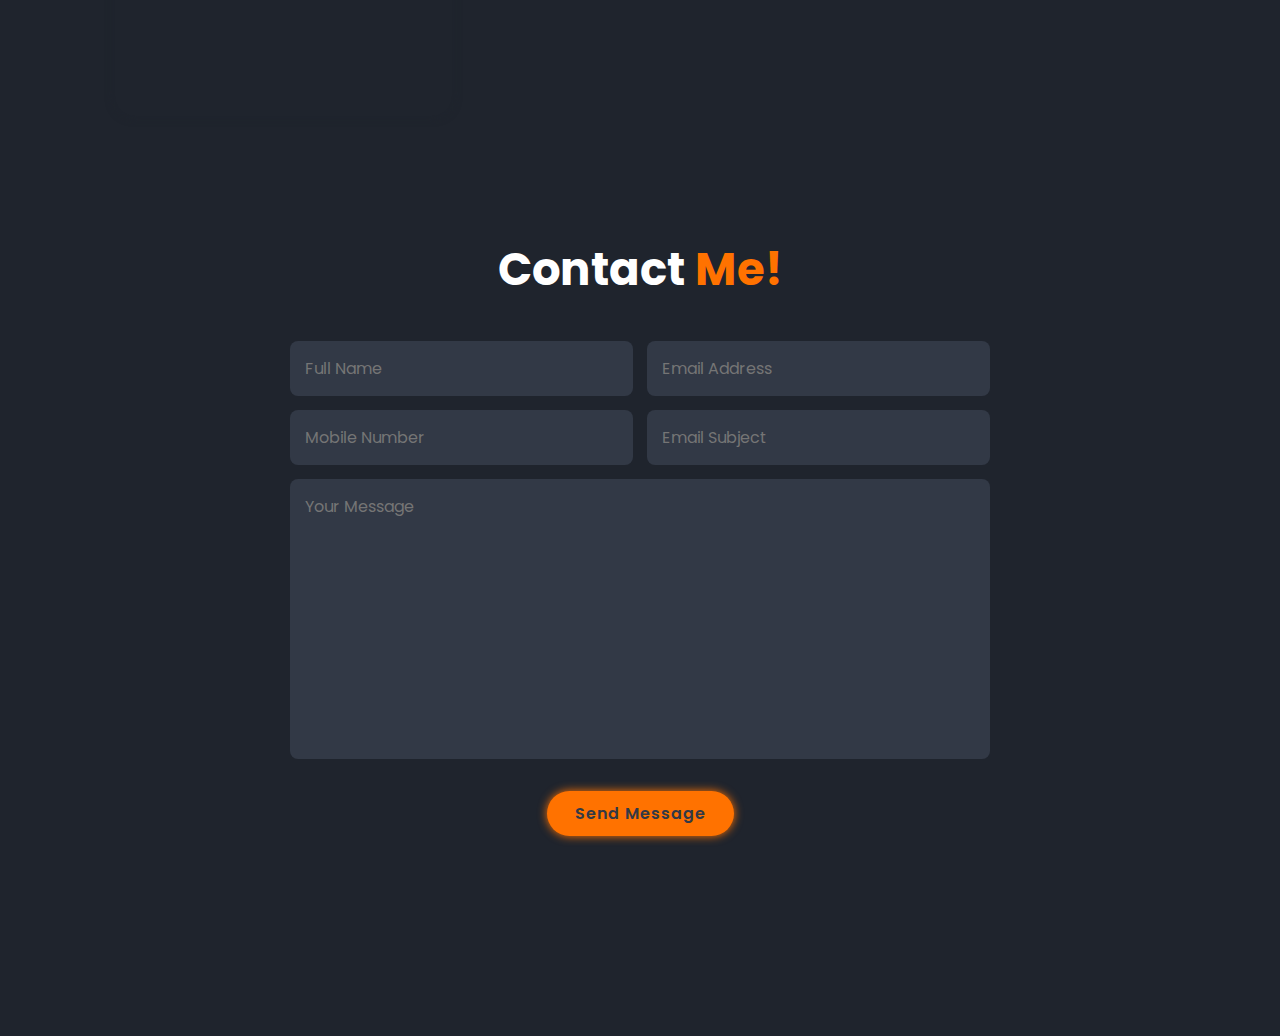
==== commit 45d69f0e: "added a new figma project" ====
--- a/index.html
+++ b/index.html
@@ -315,6 +315,18 @@
                 </div>
             </div>
             
+            <div class="portfolio-box">n
+                <video muted autoplay style="height: 60vh;">
+                    <source src="./images/sushi1.mp4" type="video/mp4">
+                    Your browser does not support the video tag.
+                </video>
+                <div class="portfolio-layer">
+                    <h4>Figma Prototype</h4>
+                    <p>A Sushi Mobile Application Design</p>
+                    <a href="https://www.figma.com/proto/b9xmHKCZP9lM0Rx4SKDXAE/Sanji's-Sushi?page-id=0%3A1&type=design&node-id=23-222&viewport=-1009%2C681%2C0.93&t=GHz3AnthfFf4TnLT-1&scaling=scale-down&starting-point-node-id=11%3A2&mode=design"><i class='bx bx-link-external'></i></a>
+                </div>
+            </div>
+
 
         </div>
     </section>
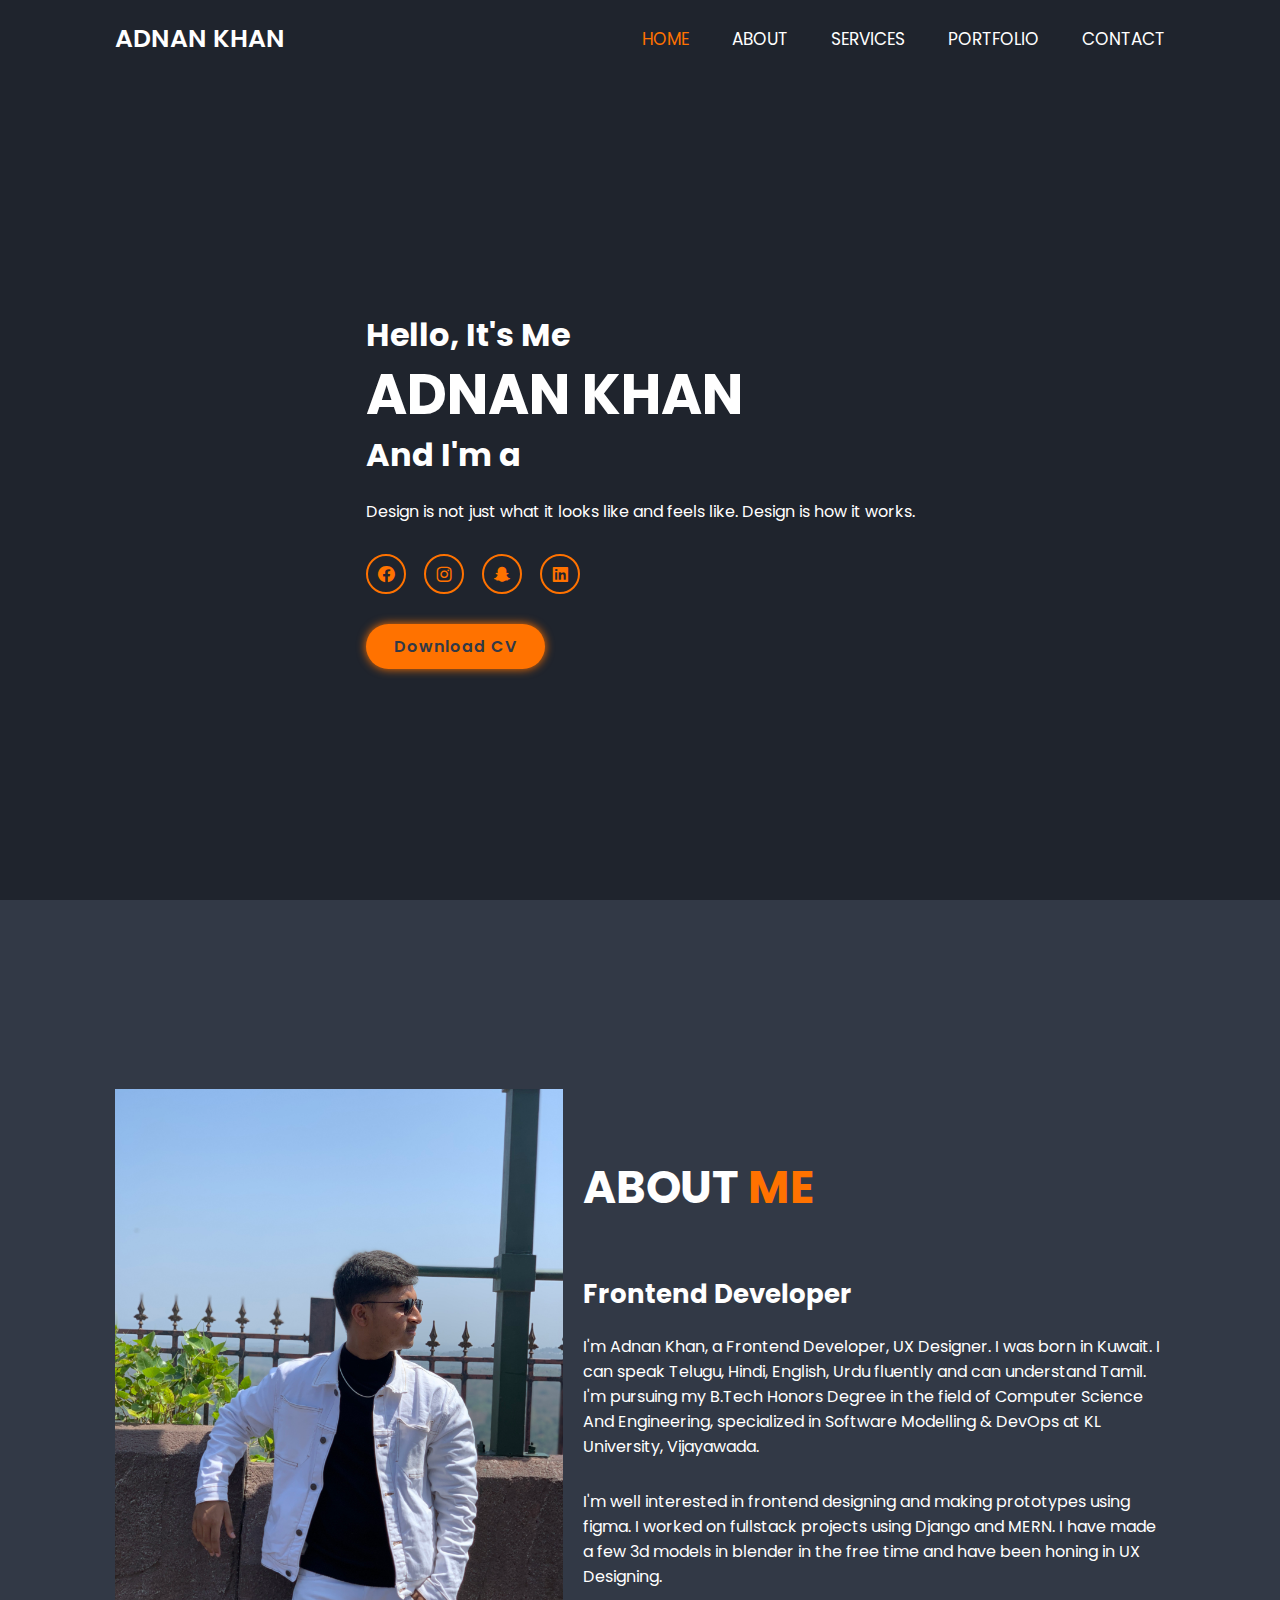
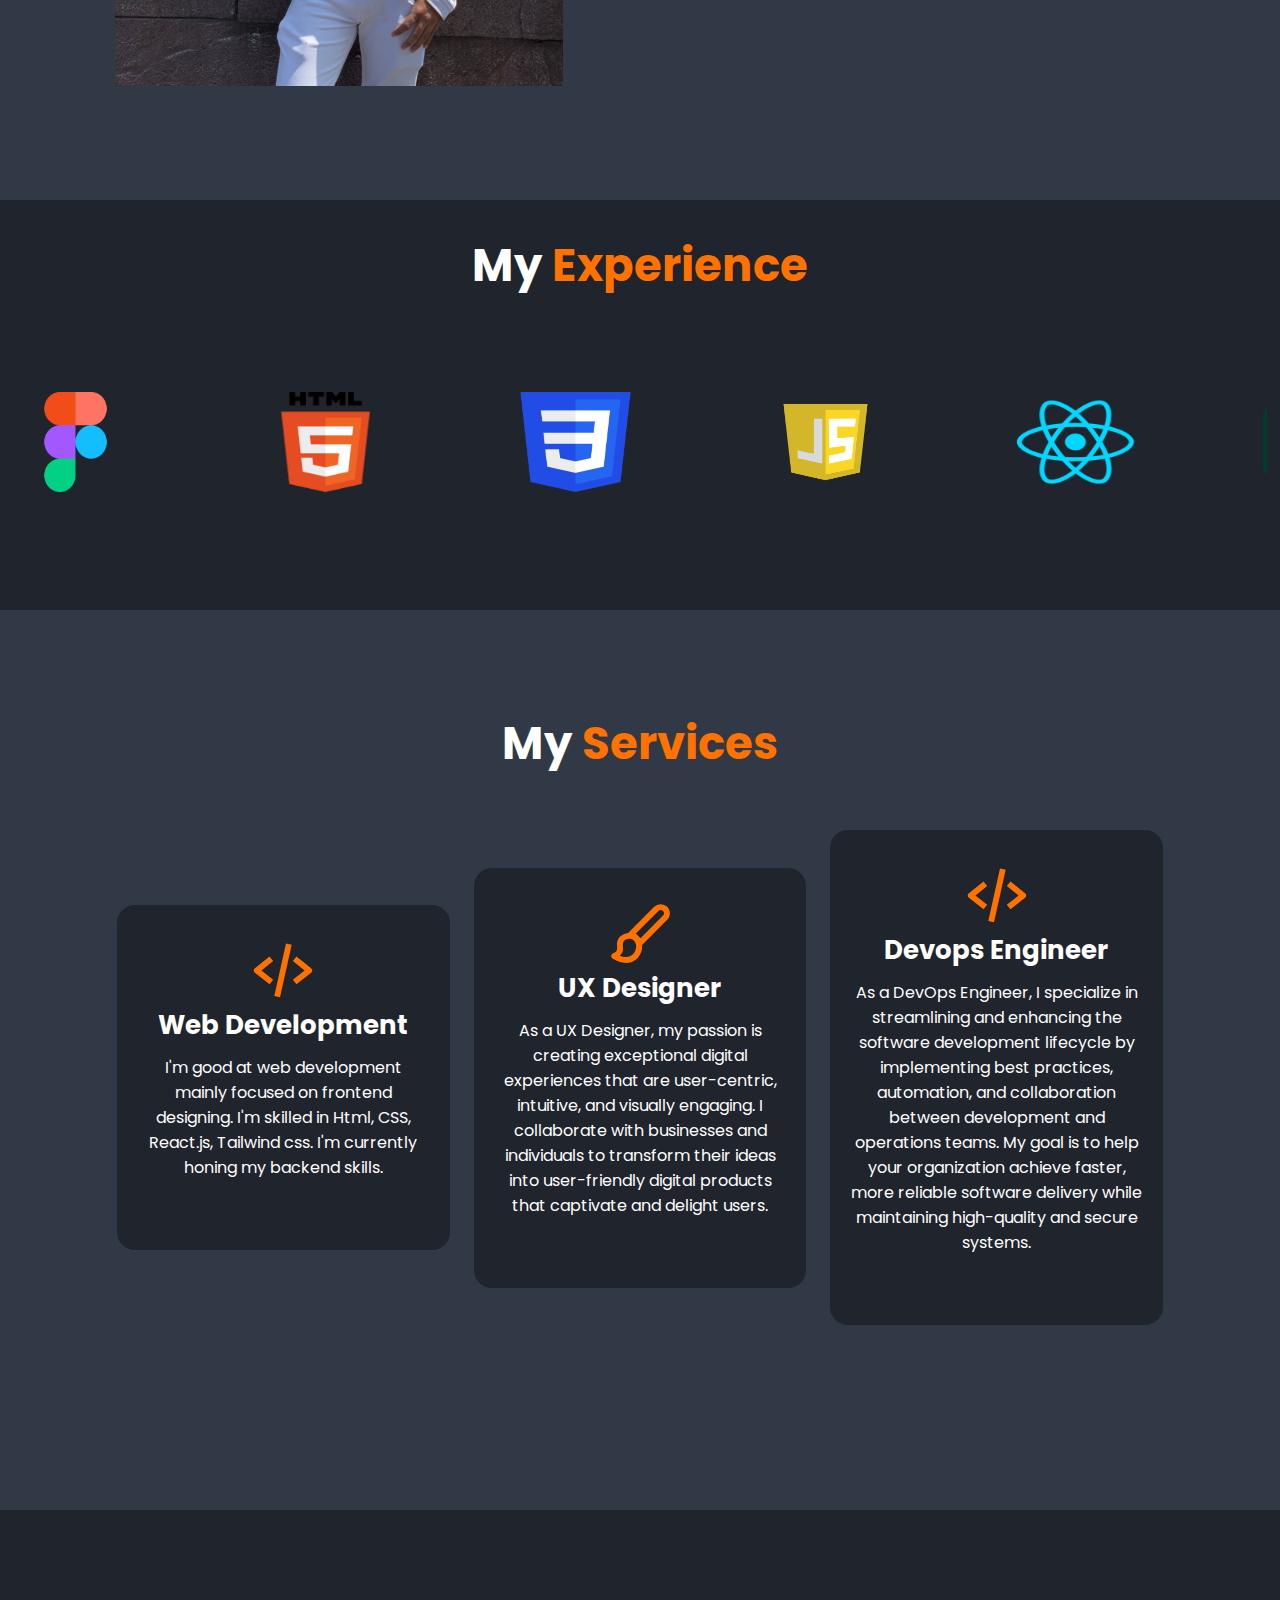
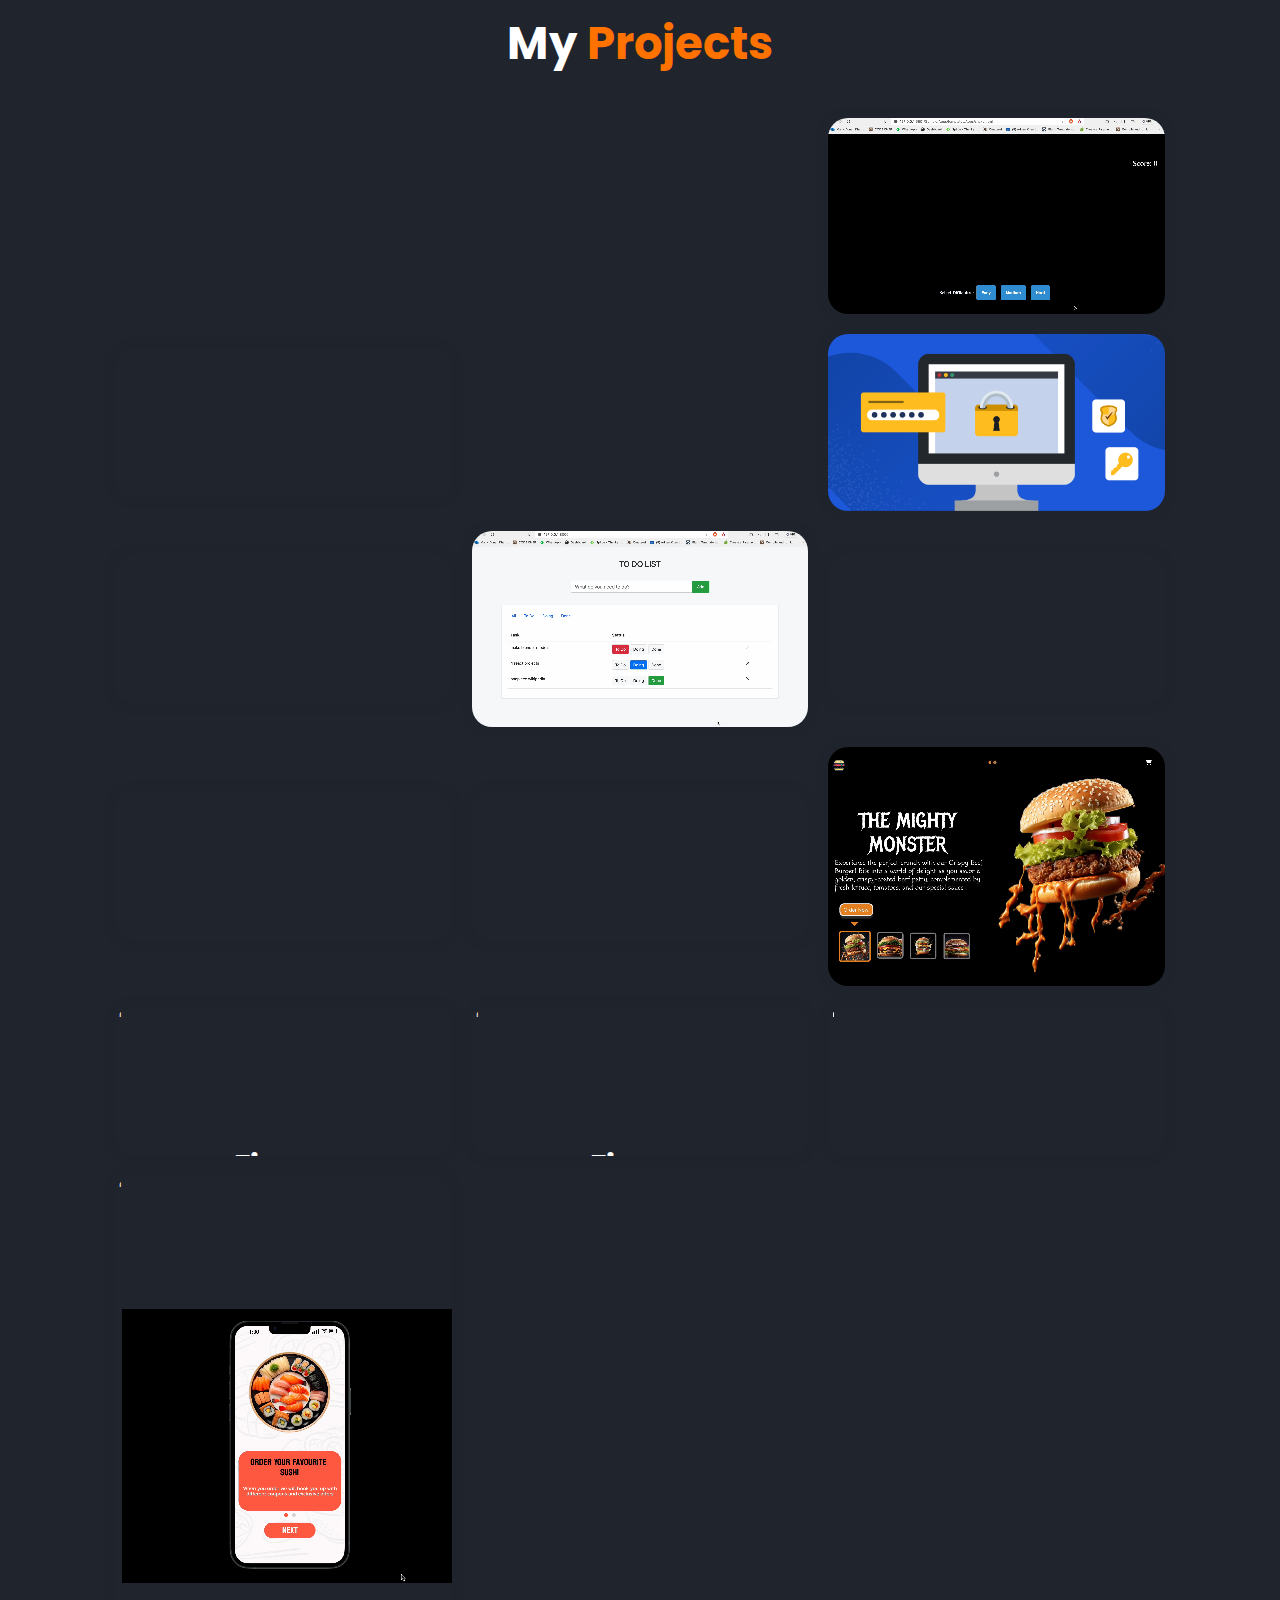
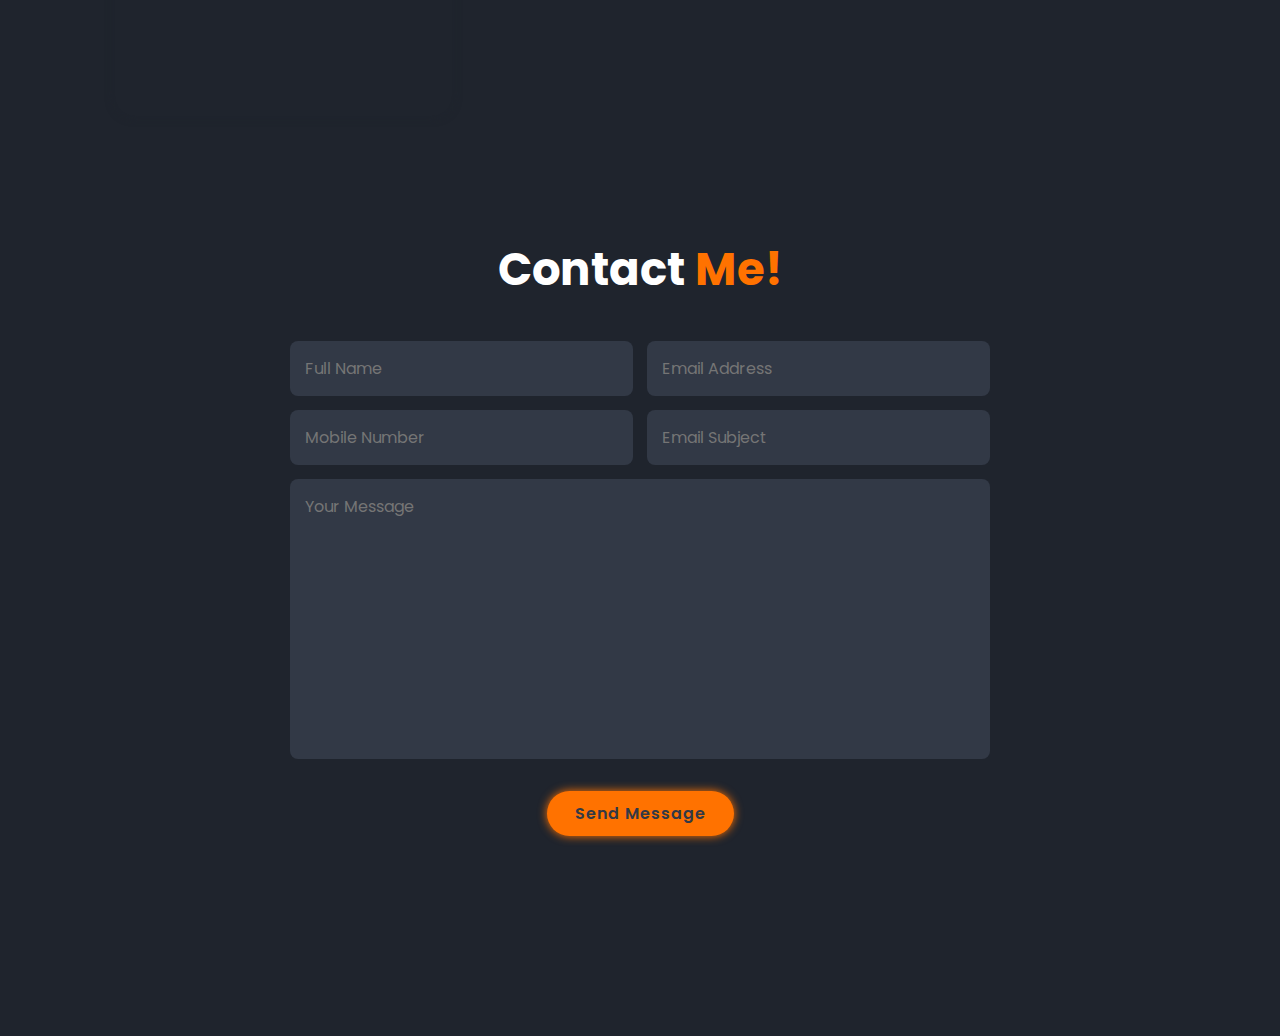
==== commit 5b6a0728: "changed profile pic" ====
--- a/index.html
+++ b/index.html
@@ -47,7 +47,7 @@
         <!-- about section design -->
     <section class="about" id="about">
         <div class="about-img">
-            <img src="./images/image2.jpg" alt="">
+            <img src="./images/Pic.jpg" alt="">
         </div>
         <div class="about-content">
             <h2 class="heading">ABOUT <span>ME</span></h2>
